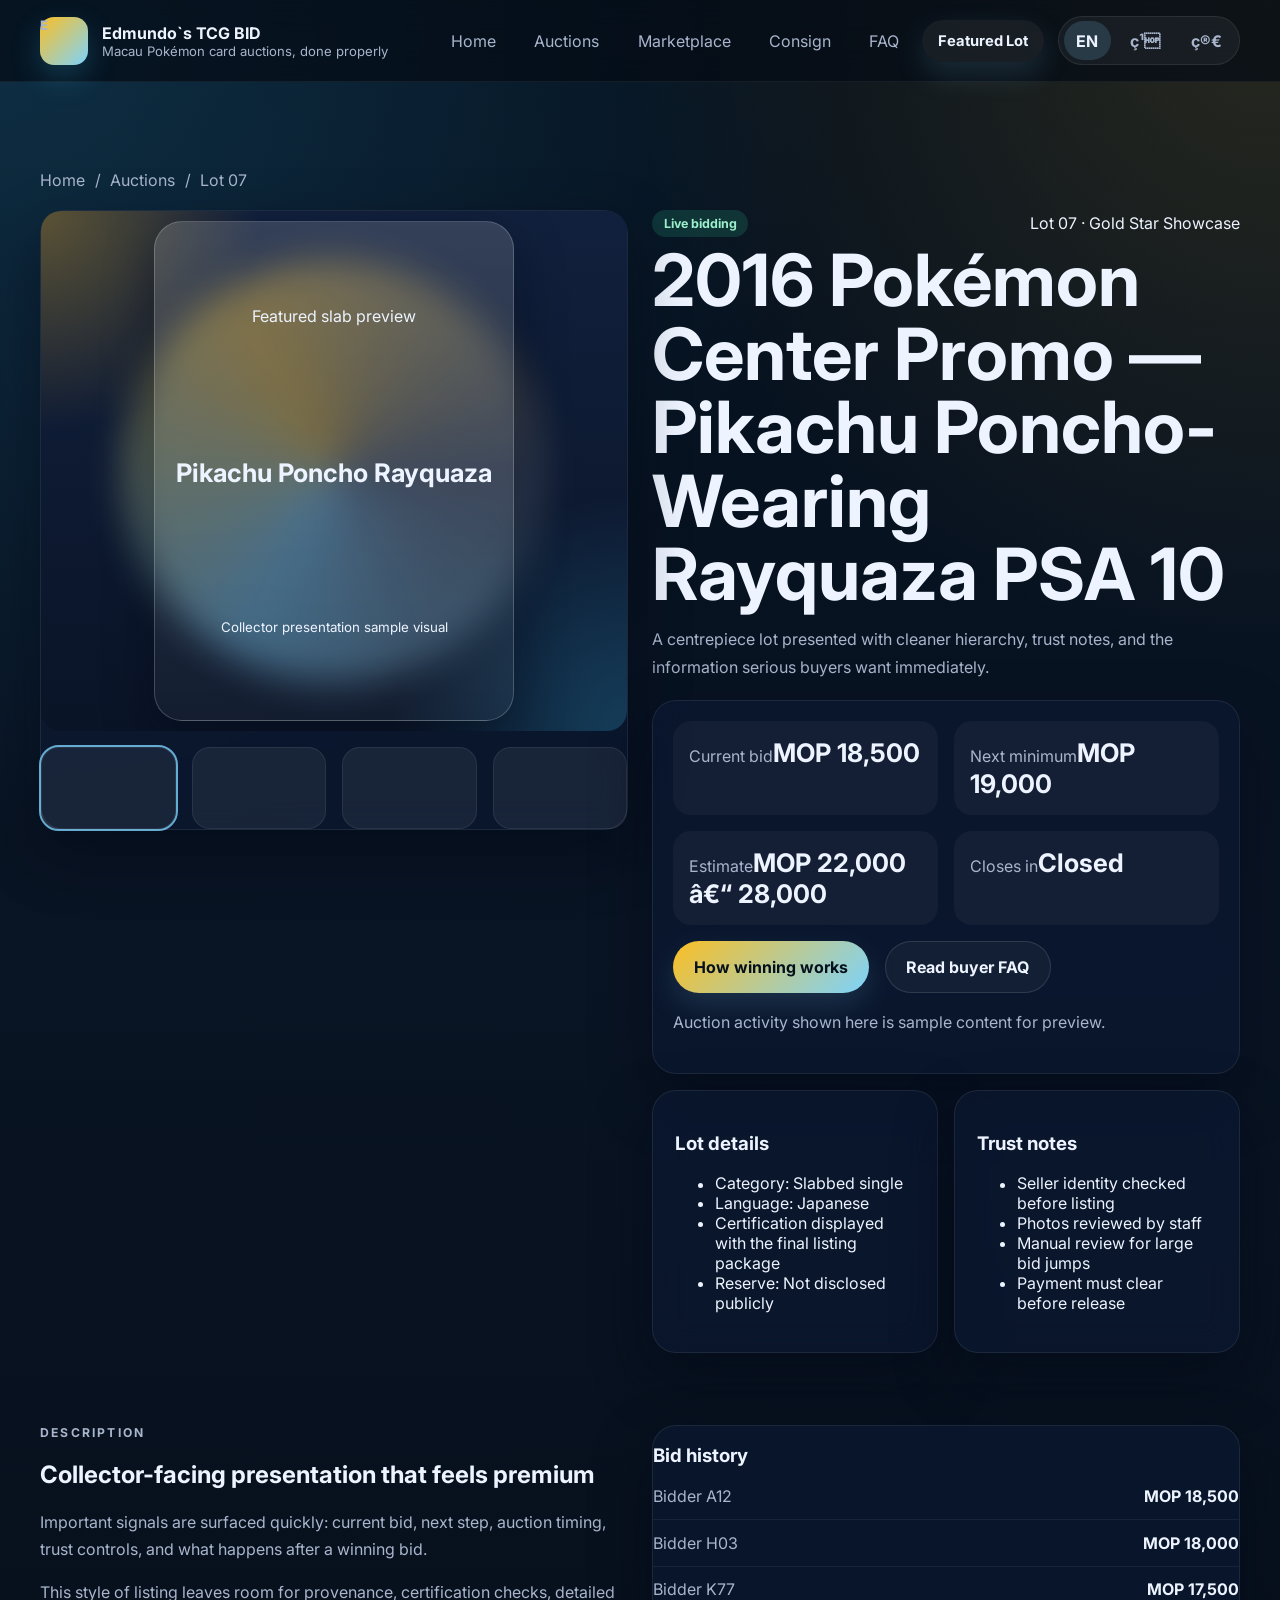
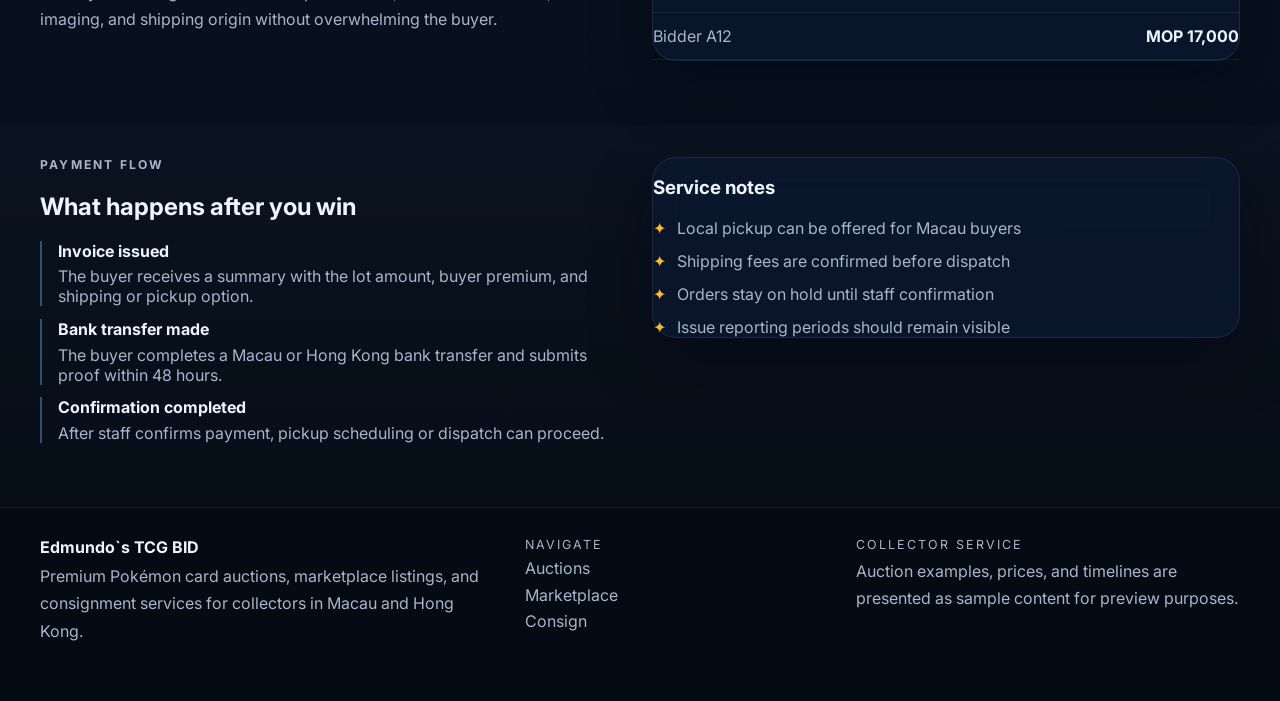
==== auction-detail.html @ 0633d5f9 "Fix language switcher interaction" ====
﻿<!DOCTYPE html>
<html lang="en">
<head>
  <meta charset="UTF-8" />
  <meta name="viewport" content="width=device-width, initial-scale=1.0" />
  <title>Lot Detail â€” Edmundo`s TCG BID</title>
  <meta name="description" content="Featured lot detail for a premium PokÃ©mon card auction at Edmundo`s TCG BID." />
  <link rel="preconnect" href="https://fonts.googleapis.com">
  <link rel="preconnect" href="https://fonts.gstatic.com" crossorigin>
  <link href="https://fonts.googleapis.com/css2?family=Inter:wght@400;500;600;700;800&display=swap" rel="stylesheet">
  <link rel="stylesheet" href="assets/css/styles.css" />
</head>
<body data-page="auction-detail">
  <div class="site-shell">
    <header class="site-header">
      <div class="container nav-wrap">
        <a class="brand" href="index.html"><span class="brand-mark">E</span><div><strong>Edmundo`s TCG BID</strong><span data-i18n="brand.tagline">Macau PokÃ©mon card auctions, done properly</span></div></a>
        <button class="nav-toggle" aria-label="Open menu" data-i18n-aria-label="nav.openMenu">â˜°</button>
        <div class="nav-actions">
          <nav class="site-nav">
            <a href="index.html" data-i18n="nav.home">Home</a>
            <a href="auctions.html" data-i18n="nav.auctions">Auctions</a>
            <a href="marketplace.html" data-i18n="nav.marketplace">Marketplace</a>
            <a href="consign.html" data-i18n="nav.consign">Consign</a>
            <a href="faq.html" data-i18n="nav.faq">FAQ</a>
            <a class="btn btn-sm active" href="auction-detail.html" data-i18n="nav.sampleLot">Featured Lot</a>
          </nav>
          <div class="lang-switcher" aria-label="Language switcher">
            <button type="button" class="lang-btn active" data-lang="en">EN</button>
            <button type="button" class="lang-btn" data-lang="zh-HK">ç¹</button>
            <button type="button" class="lang-btn" data-lang="zh-CN">ç®€</button>
          </div>
        </div>
      </div>
    </header>

    <main>
      <section class="page-hero detail-hero">
        <div class="container breadcrumbs"><a href="index.html" data-i18n="nav.home">Home</a><span>/</span><a href="auctions.html" data-i18n="nav.auctions">Auctions</a><span>/</span><span data-i18n="detail.breadcrumbLot">Lot 07</span></div>
        <div class="container detail-grid">
          <div class="lot-gallery glass-panel">
            <div class="mock-card-art">
              <div class="foil-circle"></div>
              <div class="mock-card-frame">
                <span data-i18n="detail.mock.label">Featured slab preview</span>
                <strong>Pikachu Poncho Rayquaza</strong>
                <small data-i18n="detail.mock.sub">Collector presentation sample visual</small>
              </div>
            </div>
            <div class="thumb-row">
              <span class="thumb active"></span>
              <span class="thumb"></span>
              <span class="thumb"></span>
              <span class="thumb"></span>
            </div>
          </div>

          <div class="lot-info">
            <div class="auction-meta"><span class="pill pill-live" data-i18n="detail.live">Live bidding</span><span data-i18n="detail.meta">Lot 07 Â· Gold Star Showcase</span></div>
            <h1 data-i18n="detail.title">2016 PokÃ©mon Center Promo â€” Pikachu Poncho-Wearing Rayquaza PSA 10</h1>
            <p class="lede small" data-i18n="detail.lede">A centrepiece lot presented with cleaner hierarchy, trust notes, and the information serious buyers want immediately.</p>

            <div class="bid-panel glass-panel">
              <div class="bid-grid">
                <div><span data-i18n="detail.bid.current">Current bid</span><strong>MOP 18,500</strong></div>
                <div><span data-i18n="detail.bid.next">Next minimum</span><strong>MOP 19,000</strong></div>
                <div><span data-i18n="detail.bid.estimate">Estimate</span><strong>MOP 22,000 â€“ 28,000</strong></div>
                <div><span data-i18n="common.closesIn">Closes in</span><strong data-countdown="2026-05-10T21:00:00+08:00">05d 11h 22m</strong></div>
              </div>
              <div class="cta-row">
                <a class="btn" href="#payment-flow" data-i18n="detail.cta.primary">How winning works</a>
                <a class="btn btn-ghost" href="faq.html" data-i18n="detail.cta.secondary">Read buyer FAQ</a>
              </div>
              <p class="fine-print" data-i18n="detail.fine">Auction activity shown here is sample content for preview.</p>
            </div>

            <div class="info-grid two-col">
              <article class="glass-panel info-card">
                <h3 data-i18n="detail.info.lotTitle">Lot details</h3>
                <ul>
                  <li data-i18n="detail.info.1">Category: Slabbed single</li>
                  <li data-i18n="detail.info.2">Language: Japanese</li>
                  <li data-i18n="detail.info.3">Certification displayed with the final listing package</li>
                  <li data-i18n="detail.info.4">Reserve: Not disclosed publicly</li>
                </ul>
              </article>
              <article class="glass-panel info-card">
                <h3 data-i18n="detail.info.trustTitle">Trust notes</h3>
                <ul>
                  <li data-i18n="detail.trust.1">Seller identity checked before listing</li>
                  <li data-i18n="detail.trust.2">Photos reviewed by staff</li>
                  <li data-i18n="detail.trust.3">Manual review for large bid jumps</li>
                  <li data-i18n="detail.trust.4">Payment must clear before release</li>
                </ul>
              </article>
            </div>
          </div>
        </div>
      </section>

      <section class="section">
        <div class="container split-grid">
          <div>
            <div class="eyebrow" data-i18n="detail.desc.eyebrow">Description</div>
            <h2 data-i18n="detail.desc.title">Collector-facing presentation that feels premium</h2>
            <p data-i18n="detail.desc.text1">Important signals are surfaced quickly: current bid, next step, auction timing, trust controls, and what happens after a winning bid.</p>
            <p data-i18n="detail.desc.text2">This style of listing leaves room for provenance, certification checks, detailed imaging, and shipping origin without overwhelming the buyer.</p>
          </div>
          <aside class="glass-panel">
            <h3 data-i18n="detail.history.title">Bid history</h3>
            <ul class="history-list">
              <li><span data-i18n="detail.history.1name">Bidder A12</span><strong>MOP 18,500</strong></li>
              <li><span data-i18n="detail.history.2name">Bidder H03</span><strong>MOP 18,000</strong></li>
              <li><span data-i18n="detail.history.3name">Bidder K77</span><strong>MOP 17,500</strong></li>
              <li><span data-i18n="detail.history.4name">Bidder A12</span><strong>MOP 17,000</strong></li>
            </ul>
          </aside>
        </div>
      </section>

      <section class="section section-dark" id="payment-flow">
        <div class="container split-grid">
          <div>
            <div class="eyebrow" data-i18n="detail.payment.eyebrow">Payment flow</div>
            <h2 data-i18n="detail.payment.title">What happens after you win</h2>
            <div class="timeline">
              <div class="timeline-item"><strong data-i18n="detail.payment.1title">Invoice issued</strong><span data-i18n="detail.payment.1text">The buyer receives a summary with the lot amount, buyer premium, and shipping or pickup option.</span></div>
              <div class="timeline-item"><strong data-i18n="detail.payment.2title">Bank transfer made</strong><span data-i18n="detail.payment.2text">The buyer completes a Macau or Hong Kong bank transfer and submits proof within 48 hours.</span></div>
              <div class="timeline-item"><strong data-i18n="detail.payment.3title">Confirmation completed</strong><span data-i18n="detail.payment.3text">After staff confirms payment, pickup scheduling or dispatch can proceed.</span></div>
            </div>
          </div>
          <aside class="glass-panel">
            <h3 data-i18n="detail.ops.title">Service notes</h3>
            <ul class="check-list">
              <li data-i18n="detail.ops.1">Local pickup can be offered for Macau buyers</li>
              <li data-i18n="detail.ops.2">Shipping fees are confirmed before dispatch</li>
              <li data-i18n="detail.ops.3">Orders stay on hold until staff confirmation</li>
              <li data-i18n="detail.ops.4">Issue reporting periods should remain visible</li>
            </ul>
          </aside>
        </div>
      </section>
    </main>

    <footer class="site-footer">
      <div class="container footer-grid">
        <div><strong>Edmundo`s TCG BID</strong><p data-i18n="footer.blurb">Premium PokÃ©mon card auctions, marketplace listings, and consignment services for collectors in Macau and Hong Kong.</p></div>
        <div><span class="footer-label" data-i18n="footer.navigate">Navigate</span><a href="auctions.html" data-i18n="nav.auctions">Auctions</a><a href="marketplace.html" data-i18n="nav.marketplace">Marketplace</a><a href="consign.html" data-i18n="nav.consign">Consign</a></div>
        <div><span class="footer-label" data-i18n="footer.serviceTitle">Collector service</span><p data-i18n="footer.serviceText">Auction examples, prices, and timelines are presented as sample content for preview purposes.</p></div>
      </div>
    </footer>
  </div>
  <script src="assets/js/app.js"></script>
</body>
</html>
---- assets/css/styles.css ----
:root {
  --bg: #07111f;
  --bg-soft: #0d1830;
  --panel: rgba(12, 24, 49, 0.72);
  --panel-border: rgba(255, 255, 255, 0.08);
  --text: #edf4ff;
  --muted: #a8b5cc;
  --brand: #7dd3fc;
  --brand-strong: #38bdf8;
  --accent: #fbbf24;
  --success: #34d399;
  --danger: #fb7185;
  --shadow: 0 24px 60px rgba(1, 6, 20, 0.45);
  --radius: 24px;
  --radius-sm: 16px;
  --container: 1200px;
}

* { box-sizing: border-box; }
html { scroll-behavior: smooth; }
body {
  margin: 0;
  font-family: 'Inter', system-ui, sans-serif;
  color: var(--text);
  background:
    radial-gradient(circle at top left, rgba(56, 189, 248, 0.18), transparent 32%),
    radial-gradient(circle at top right, rgba(251, 191, 36, 0.14), transparent 25%),
    linear-gradient(180deg, #05101d 0%, #091424 42%, #050c15 100%);
}

a { color: inherit; text-decoration: none; }
p { color: var(--muted); line-height: 1.7; }
h1, h2, h3, strong { color: var(--text); }

.site-shell { min-height: 100vh; }
.container { width: min(calc(100% - 2rem), var(--container)); margin: 0 auto; }
.glass-panel {
  background: var(--panel);
  backdrop-filter: blur(16px);
  border: 1px solid var(--panel-border);
  box-shadow: var(--shadow);
  border-radius: var(--radius);
}

.site-header {
  position: sticky;
  top: 0;
  z-index: 50;
  background: rgba(5, 12, 21, 0.72);
  backdrop-filter: blur(16px);
  border-bottom: 1px solid rgba(255,255,255,0.06);
}

.nav-wrap {
  display: flex;
  align-items: center;
  justify-content: space-between;
  gap: 1rem;
  padding: 1rem 0;
}

.brand {
  display: flex;
  align-items: center;
  gap: 0.9rem;
  min-width: 0;
}
.brand strong, .brand span { display: block; }
.brand strong { font-size: 1rem; }
.brand span { color: var(--muted); font-size: 0.82rem; }
.brand-mark {
  width: 48px;
  height: 48px;
  border-radius: 14px;
  display: grid;
  place-items: center;
  font-weight: 800;
  background: linear-gradient(135deg, var(--accent), var(--brand));
  color: #08111f;
  box-shadow: 0 12px 30px rgba(56, 189, 248, 0.22);
}

.nav-actions {
  display: flex;
  align-items: center;
  gap: 0.9rem;
}

.site-nav {
  display: flex;
  align-items: center;
  gap: 0.4rem;
  flex-wrap: wrap;
}

.site-nav a {
  padding: 0.75rem 1rem;
  color: var(--muted);
  border-radius: 999px;
  transition: 0.2s ease;
}
.site-nav a:hover,
.site-nav a.active {
  color: var(--text);
  background: rgba(255,255,255,0.06);
}

.lang-switcher {
  display: inline-flex;
  align-items: center;
  gap: 0.35rem;
  padding: 0.28rem;
  border-radius: 999px;
  background: rgba(255,255,255,0.05);
  border: 1px solid rgba(255,255,255,0.08);
}

.lang-btn {
  min-width: 44px;
  padding: 0.58rem 0.8rem;
  border-radius: 999px;
  border: none;
  background: transparent;
  color: var(--muted);
  cursor: pointer;
  font: inherit;
  font-weight: 700;
  transition: 0.2s ease;
}

.lang-btn:hover,
.lang-btn.active {
  background: rgba(125, 211, 252, 0.16);
  color: var(--text);
}

.nav-toggle {
  display: none;
  background: transparent;
  border: 1px solid rgba(255,255,255,0.12);
  color: var(--text);
  border-radius: 12px;
  padding: 0.7rem 0.9rem;
}

.btn {
  display: inline-flex;
  align-items: center;
  justify-content: center;
  gap: 0.5rem;
  padding: 0.95rem 1.3rem;
  border-radius: 999px;
  font-weight: 700;
  background: linear-gradient(135deg, var(--accent), var(--brand));
  color: #05101d;
  border: none;
  cursor: pointer;
  transition: transform 0.2s ease, box-shadow 0.2s ease;
  box-shadow: 0 12px 30px rgba(125, 211, 252, 0.15);
}
.btn:hover { transform: translateY(-1px); }
.btn-ghost {
  background: rgba(255,255,255,0.04);
  color: var(--text);
  border: 1px solid rgba(255,255,255,0.12);
  box-shadow: none;
}
.btn-sm { padding: 0.7rem 1rem; font-size: 0.92rem; }
.btn-block { width: 100%; }
.text-link { color: var(--brand); font-weight: 600; }

.hero-section,
.page-hero { padding: 5.5rem 0 2.5rem; }
.hero-grid,
.detail-grid,
.split-grid,
.marketplace-layout,
.footer-grid,
.stats-grid,
.feature-grid,
.auction-cards {
  display: grid;
  gap: 1.5rem;
}
.hero-grid { grid-template-columns: 1.2fr 0.8fr; align-items: center; }
.detail-grid, .split-grid { grid-template-columns: 1fr 1fr; align-items: start; }
.marketplace-layout { grid-template-columns: 310px 1fr; }
.footer-grid { grid-template-columns: 1.2fr 0.8fr 1fr; }
.stats-grid { grid-template-columns: repeat(4, 1fr); }
.feature-grid, .auction-cards, .market-grid { grid-template-columns: repeat(3, 1fr); }

.hero-copy h1,
.page-hero h1 { font-size: clamp(2.3rem, 6vw, 4.5rem); line-height: 1.02; margin: 0.4rem 0 1rem; }
.page-hero h1 { max-width: 14ch; }
.hero-copy .lede { max-width: 58ch; font-size: 1.08rem; }
.hero-actions { display: flex; gap: 0.9rem; flex-wrap: wrap; margin: 1.6rem 0; }
.hero-points { padding: 0; list-style: none; display: grid; gap: 0.7rem; }
.hero-points li::before, .check-list li::before { content: '✦'; color: var(--accent); margin-right: 0.65rem; }
.hero-card, .feature-card, .auction-card, .stat-card, .product-card, .info-card, .faq-item, .auction-row, .filter-bar, .results-head, .form-panel, .sidebar-filters { padding: 1.4rem; }
.hero-card h2 { margin: 0.4rem 0; font-size: 1.8rem; }
.hero-card-top, .auction-card-head, .auction-meta, .results-head, .sort-row, .bid-grid, .price-band, .thumb-row, .cta-row { display: flex; gap: 1rem; }
.hero-card-top, .auction-card-head, .auction-meta, .results-head, .sort-row { justify-content: space-between; align-items: center; }
.countdown-box, .price-band, .bid-panel { margin-top: 1.2rem; }
.countdown-box strong, .auction-row-side strong, .bid-grid strong { font-size: 1.6rem; }
.price-band { display: grid; grid-template-columns: 1fr 1fr; gap: 1rem; }
.price-band span, .bid-grid span, .footer-label, .eyebrow, .muted, .fine-print, .product-card small { color: var(--muted); }
.price-band strong, .stat-card strong, .product-card strong { display: block; margin-top: 0.3rem; }

.eyebrow {
  text-transform: uppercase;
  letter-spacing: 0.18em;
  font-size: 0.76rem;
  font-weight: 700;
}
.pill {
  display: inline-flex;
  align-items: center;
  justify-content: center;
  padding: 0.38rem 0.72rem;
  border-radius: 999px;
  background: rgba(255,255,255,0.08);
  font-size: 0.78rem;
  font-weight: 700;
}
.pill-live { background: rgba(52, 211, 153, 0.16); color: #9df0cc; }

.section { padding: 2rem 0 4rem; }
.section-dark { background: linear-gradient(180deg, rgba(255,255,255,0.015), rgba(255,255,255,0)); }
.tight-top { padding-top: 0.5rem; }
.section-head { display: flex; justify-content: space-between; gap: 1rem; align-items: end; margin-bottom: 1.4rem; }
.section-head h2 { margin: 0.2rem 0 0; font-size: 2rem; }

.stat-card strong { font-size: 2rem; }
.auction-card ul, .check-list, .timeline, .history-list, .auction-tags { padding: 0; margin: 1rem 0 0; list-style: none; }
.auction-card ul, .check-list, .timeline, .history-list { display: grid; gap: 0.8rem; }
.auction-card li, .check-list li, .timeline-item span, .history-list span, .auction-tags span, .auction-row-side span, .breadcrumbs span, .breadcrumbs a { color: var(--muted); }
.timeline-item { display: grid; gap: 0.35rem; padding-left: 1rem; border-left: 2px solid rgba(125, 211, 252, 0.35); }

.auction-list { display: grid; gap: 1rem; }
.auction-row {
  display: grid;
  grid-template-columns: 1fr 260px;
  gap: 1.4rem;
  align-items: center;
}
.auction-row h2 { margin: 0.55rem 0; font-size: 1.5rem; }
.auction-tags { display: flex; flex-wrap: wrap; gap: 0.6rem; }
.auction-tags span {
  padding: 0.45rem 0.7rem;
  background: rgba(255,255,255,0.04);
  border-radius: 999px;
}
.auction-row-side { text-align: right; display: grid; gap: 0.7rem; justify-items: end; }
.filter-bar { display: flex; justify-content: space-between; align-items: center; }
.filter-pills { display: flex; flex-wrap: wrap; gap: 0.7rem; }
.filter-chip {
  background: rgba(255,255,255,0.04);
  color: var(--text);
  border: 1px solid rgba(255,255,255,0.1);
  padding: 0.72rem 1rem;
  border-radius: 999px;
  cursor: pointer;
}
.filter-chip.active { background: rgba(125, 211, 252, 0.15); border-color: rgba(125, 211, 252, 0.36); }

.mock-card-art {
  min-height: 520px;
  border-radius: 20px;
  position: relative;
  overflow: hidden;
  background:
    radial-gradient(circle at top left, rgba(251, 191, 36, 0.32), transparent 28%),
    radial-gradient(circle at bottom right, rgba(56, 189, 248, 0.25), transparent 30%),
    linear-gradient(180deg, #11203d, #0a1427);
  display: grid;
  place-items: center;
}
.foil-circle {
  position: absolute;
  width: 420px;
  height: 420px;
  border-radius: 50%;
  background: conic-gradient(from 90deg, rgba(255,255,255,0.12), rgba(125,211,252,0.4), rgba(251,191,36,0.4), rgba(255,255,255,0.12));
  filter: blur(18px);
}
.mock-card-frame {
  position: relative;
  width: min(78%, 360px);
  aspect-ratio: 0.72;
  border-radius: 28px;
  background: linear-gradient(180deg, rgba(255,255,255,0.15), rgba(255,255,255,0.04));
  border: 1px solid rgba(255,255,255,0.2);
  display: grid;
  place-items: center;
  text-align: center;
  padding: 1.2rem;
  box-shadow: 0 20px 50px rgba(3,8,20,0.4);
}
.mock-card-frame strong { font-size: 1.6rem; }
.thumb-row { margin-top: 1rem; }
.thumb { flex: 1; height: 82px; border-radius: 18px; background: rgba(255,255,255,0.06); border: 1px solid rgba(255,255,255,0.08); }
.thumb.active { outline: 2px solid rgba(125, 211, 252, 0.8); }
.bid-panel { padding: 1.25rem; }
.bid-grid { flex-wrap: wrap; }
.bid-grid > div {
  flex: 1 1 180px;
  background: rgba(255,255,255,0.04);
  border-radius: 18px;
  padding: 1rem;
}
.cta-row { flex-wrap: wrap; margin-top: 1rem; }
.info-grid.two-col { display: grid; grid-template-columns: 1fr 1fr; gap: 1rem; margin-top: 1rem; }
.breadcrumbs { display: flex; gap: 0.6rem; align-items: center; margin-bottom: 1.2rem; }

.marketplace-layout .market-grid { margin-top: 1rem; }
.product-card { min-height: 220px; display: grid; gap: 0.7rem; }
.product-card h3 { margin: 0; }
.sidebar-filters, .faq-side { position: sticky; top: 96px; }
.input-label { display: grid; gap: 0.45rem; font-size: 0.92rem; color: var(--text); margin-bottom: 1rem; }
input, select, textarea {
  width: 100%;
  padding: 0.95rem 1rem;
  border-radius: 14px;
  border: 1px solid rgba(255,255,255,0.12);
  background: rgba(255,255,255,0.04);
  color: var(--text);
  font: inherit;
}
textarea { min-height: 140px; resize: vertical; }
.form-grid { display: grid; grid-template-columns: 1fr 1fr; gap: 1rem; }
.form-grid .full { grid-column: 1 / -1; }
.faq-layout { grid-template-columns: 1.2fr 0.8fr; }
.small-timeline .timeline-item { padding-left: 0.8rem; }
.history-list li {
  display: flex;
  justify-content: space-between;
  gap: 1rem;
  padding-bottom: 0.8rem;
  border-bottom: 1px solid rgba(255,255,255,0.06);
}

.site-footer {
  border-top: 1px solid rgba(255,255,255,0.06);
  padding: 1.8rem 0 2.5rem;
  background: rgba(4, 10, 18, 0.6);
}
.site-footer a, .site-footer p { display: block; margin-top: 0.4rem; color: var(--muted); }
.footer-label { display: block; font-size: 0.78rem; text-transform: uppercase; letter-spacing: 0.16em; }

.hidden { display: none !important; }

@media (max-width: 1180px) {
  .nav-actions {
    flex-direction: column;
    align-items: flex-end;
  }
}

@media (max-width: 1024px) {
  .hero-grid,
  .detail-grid,
  .split-grid,
  .marketplace-layout,
  .footer-grid,
  .stats-grid,
  .feature-grid,
  .auction-cards,
  .market-grid,
  .faq-layout,
  .info-grid.two-col,
  .auction-row,
  .form-grid {
    grid-template-columns: 1fr;
  }

  .auction-row-side { text-align: left; justify-items: start; }
  .sidebar-filters, .faq-side { position: static; }
}

@media (max-width: 860px) {
  .nav-toggle { display: inline-flex; }
  .nav-actions {
    align-items: flex-end;
    margin-left: auto;
  }
  .site-nav {
    display: none;
    position: absolute;
    top: calc(100% + 0.6rem);
    right: 1rem;
    left: 1rem;
    background: rgba(7, 17, 31, 0.98);
    border: 1px solid rgba(255,255,255,0.08);
    border-radius: 20px;
    padding: 0.8rem;
    flex-direction: column;
    align-items: stretch;
  }
  .site-nav.open { display: flex; }
  .site-nav a { width: 100%; }
  .hero-section, .page-hero { padding-top: 4.5rem; }
}

@media (max-width: 640px) {
  .container { width: min(calc(100% - 1.1rem), var(--container)); }
  .hero-copy h1, .page-hero h1 { font-size: 2.4rem; }
  .section-head { align-items: start; flex-direction: column; }
  .price-band { grid-template-columns: 1fr; }
  .filter-bar, .results-head { flex-direction: column; align-items: start; }
  .mock-card-art { min-height: 380px; }
  .lang-switcher { width: 100%; justify-content: center; }
}
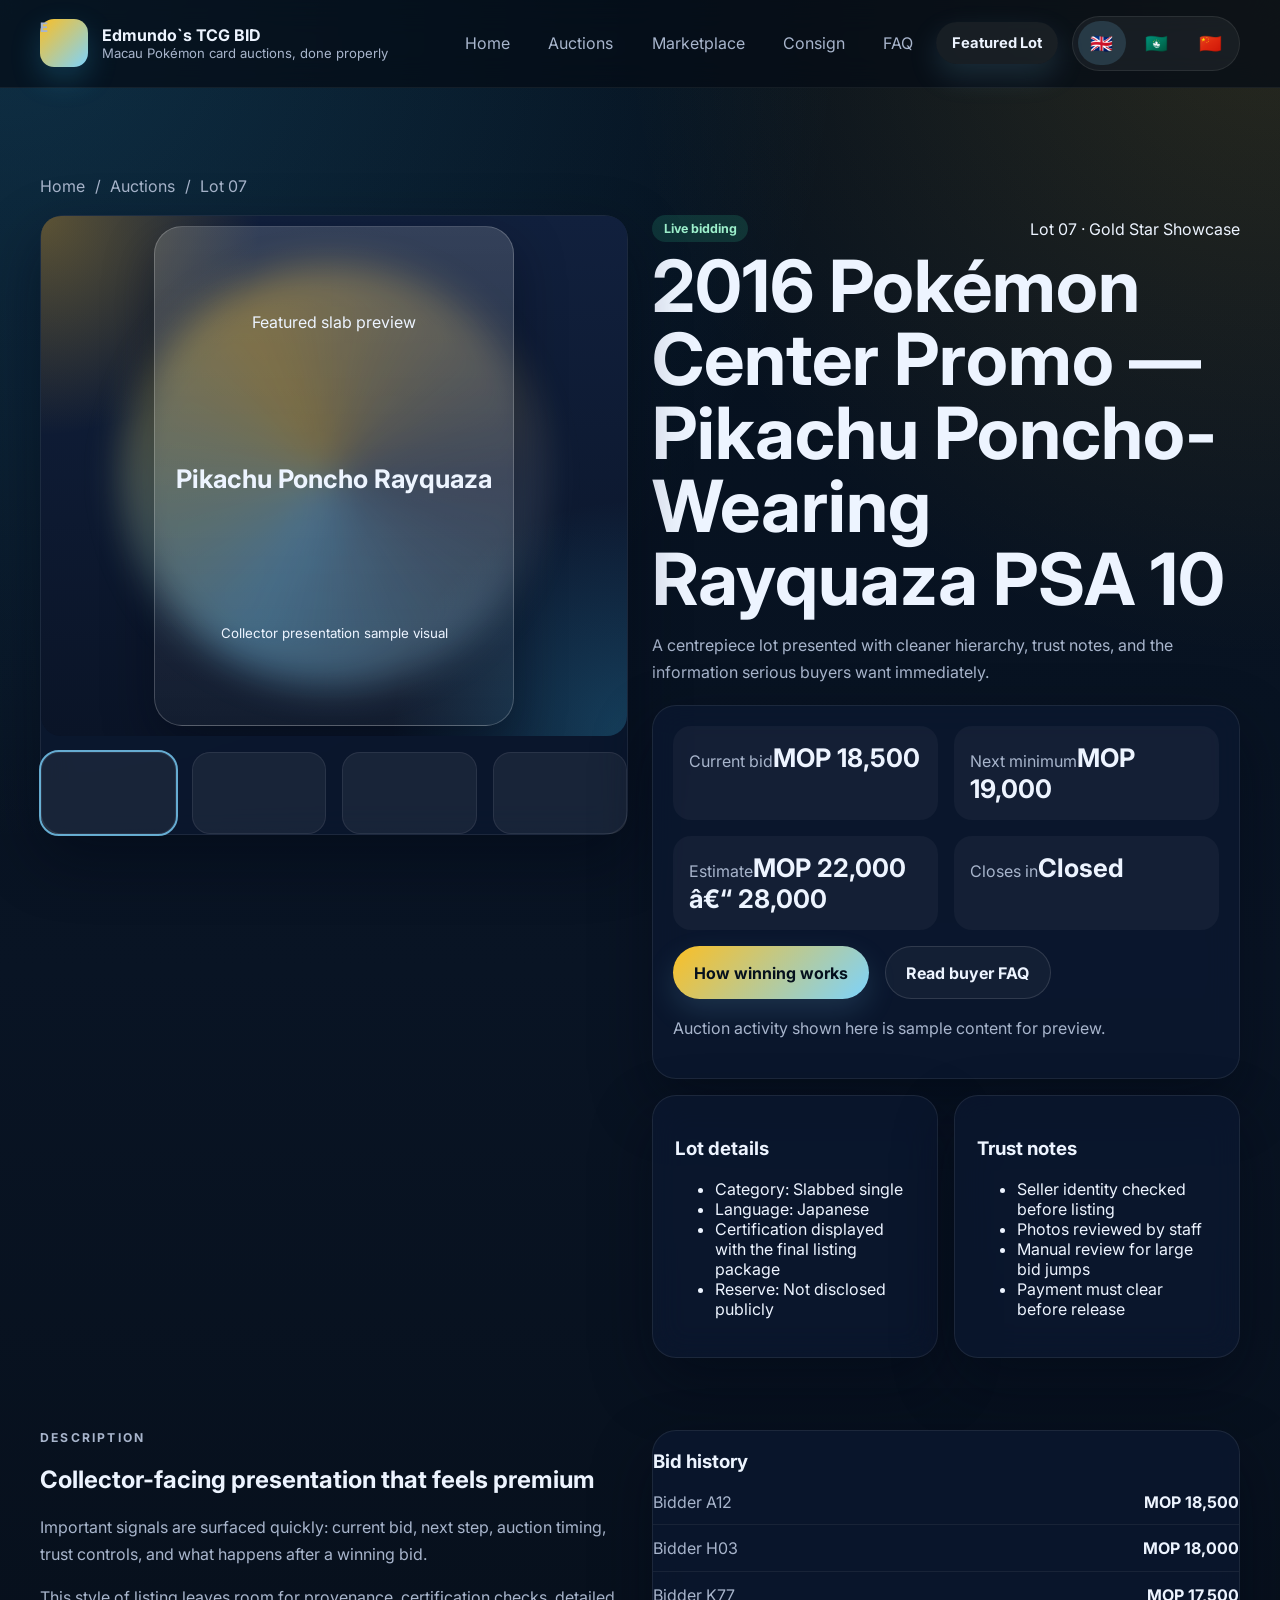
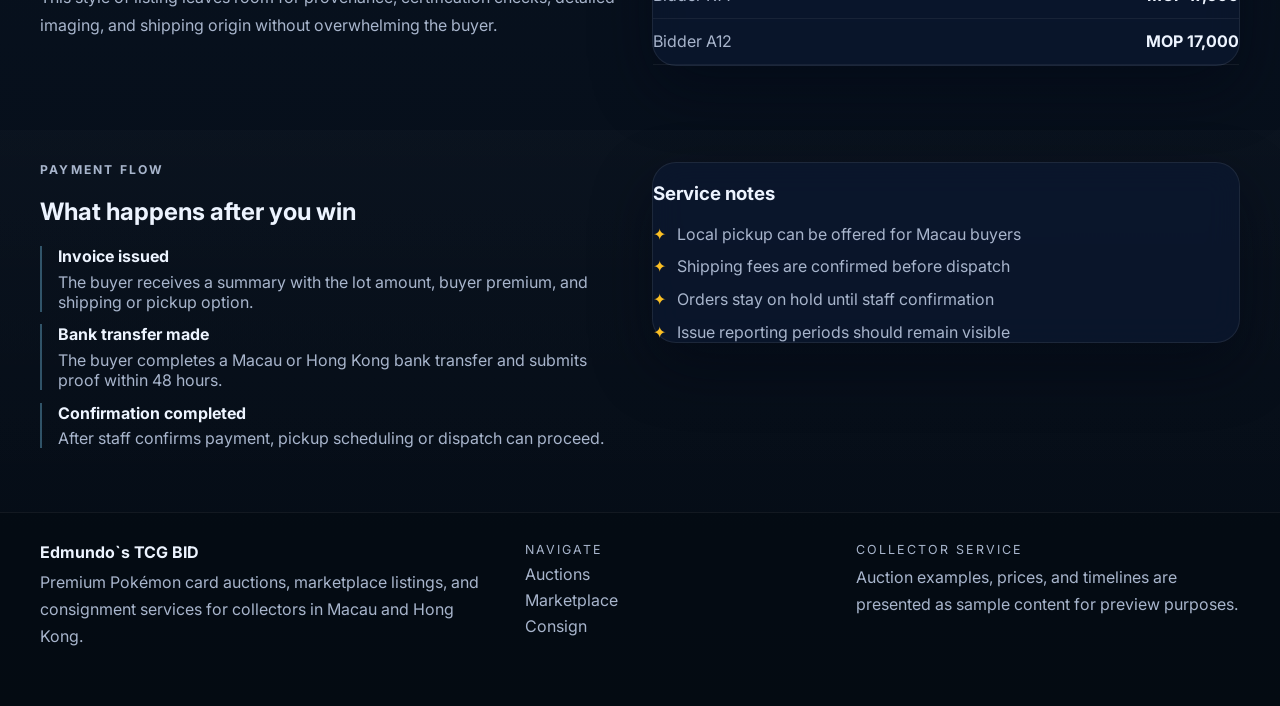
==== commit 6da27a7b: "Use flag icons for language switcher" ====
--- a/auction-detail.html
+++ b/auction-detail.html
@@ -26,9 +26,9 @@
             <a class="btn btn-sm active" href="auction-detail.html" data-i18n="nav.sampleLot">Featured Lot</a>
           </nav>
           <div class="lang-switcher" aria-label="Language switcher">
-            <button type="button" class="lang-btn active" data-lang="en">EN</button>
-            <button type="button" class="lang-btn" data-lang="zh-HK">ç¹</button>
-            <button type="button" class="lang-btn" data-lang="zh-CN">ç®€</button>
+            <button type="button" class="lang-btn active" data-lang="en" aria-label="English"><span class="flag-emoji" aria-hidden="true">🇬🇧</span></button>
+            <button type="button" class="lang-btn" data-lang="zh-HK" aria-label="Cantonese"><span class="flag-emoji" aria-hidden="true">🇲🇴</span></button>
+            <button type="button" class="lang-btn" data-lang="zh-CN" aria-label="Mandarin"><span class="flag-emoji" aria-hidden="true">🇨🇳</span></button>
           </div>
         </div>
       </div>
@@ -153,3 +153,4 @@
   <script src="assets/js/app.js"></script>
 </body>
 </html>
+
--- a/assets/css/styles.css
+++ b/assets/css/styles.css
@@ -117,6 +117,7 @@
 
 .lang-btn {
   min-width: 44px;
+  min-height: 44px;
   padding: 0.58rem 0.8rem;
   border-radius: 999px;
   border: none;
@@ -126,12 +127,20 @@
   font: inherit;
   font-weight: 700;
   transition: 0.2s ease;
+  display: inline-flex;
+  align-items: center;
+  justify-content: center;
 }
 
 .lang-btn:hover,
 .lang-btn.active {
   background: rgba(125, 211, 252, 0.16);
   color: var(--text);
+}
+
+.flag-emoji {
+  font-size: 1.15rem;
+  line-height: 1;
 }
 
 .nav-toggle {
@@ -378,10 +387,19 @@
 }
 
 @media (max-width: 860px) {
+  .nav-wrap {
+    flex-wrap: wrap;
+    align-items: center;
+  }
+  .brand {
+    width: 100%;
+  }
   .nav-toggle { display: inline-flex; }
   .nav-actions {
-    align-items: flex-end;
-    margin-left: auto;
+    width: 100%;
+    justify-content: space-between;
+    align-items: center;
+    margin-left: 0;
   }
   .site-nav {
     display: none;
@@ -395,6 +413,7 @@
     padding: 0.8rem;
     flex-direction: column;
     align-items: stretch;
+    box-shadow: var(--shadow);
   }
   .site-nav.open { display: flex; }
   .site-nav a { width: 100%; }
@@ -403,10 +422,44 @@
 
 @media (max-width: 640px) {
   .container { width: min(calc(100% - 1.1rem), var(--container)); }
+  .brand {
+    align-items: flex-start;
+  }
+  .brand strong {
+    font-size: 0.95rem;
+  }
+  .brand span {
+    font-size: 0.78rem;
+  }
   .hero-copy h1, .page-hero h1 { font-size: 2.4rem; }
   .section-head { align-items: start; flex-direction: column; }
+  .hero-actions {
+    flex-direction: column;
+  }
+  .hero-actions .btn,
+  .cta-row .btn {
+    width: 100%;
+  }
   .price-band { grid-template-columns: 1fr; }
   .filter-bar, .results-head { flex-direction: column; align-items: start; }
   .mock-card-art { min-height: 380px; }
-  .lang-switcher { width: 100%; justify-content: center; }
-}
+  .lang-switcher {
+    flex: 1;
+    min-width: 0;
+    justify-content: center;
+  }
+  .lang-btn {
+    min-width: 0;
+    flex: 1 1 0;
+    padding-inline: 0.6rem;
+  }
+  .hero-card, .feature-card, .auction-card, .stat-card, .product-card, .info-card, .faq-item, .auction-row, .filter-bar, .results-head, .form-panel, .sidebar-filters {
+    padding: 1.1rem;
+  }
+  .product-card {
+    min-height: 0;
+  }
+  .auction-row-side {
+    width: 100%;
+  }
+}
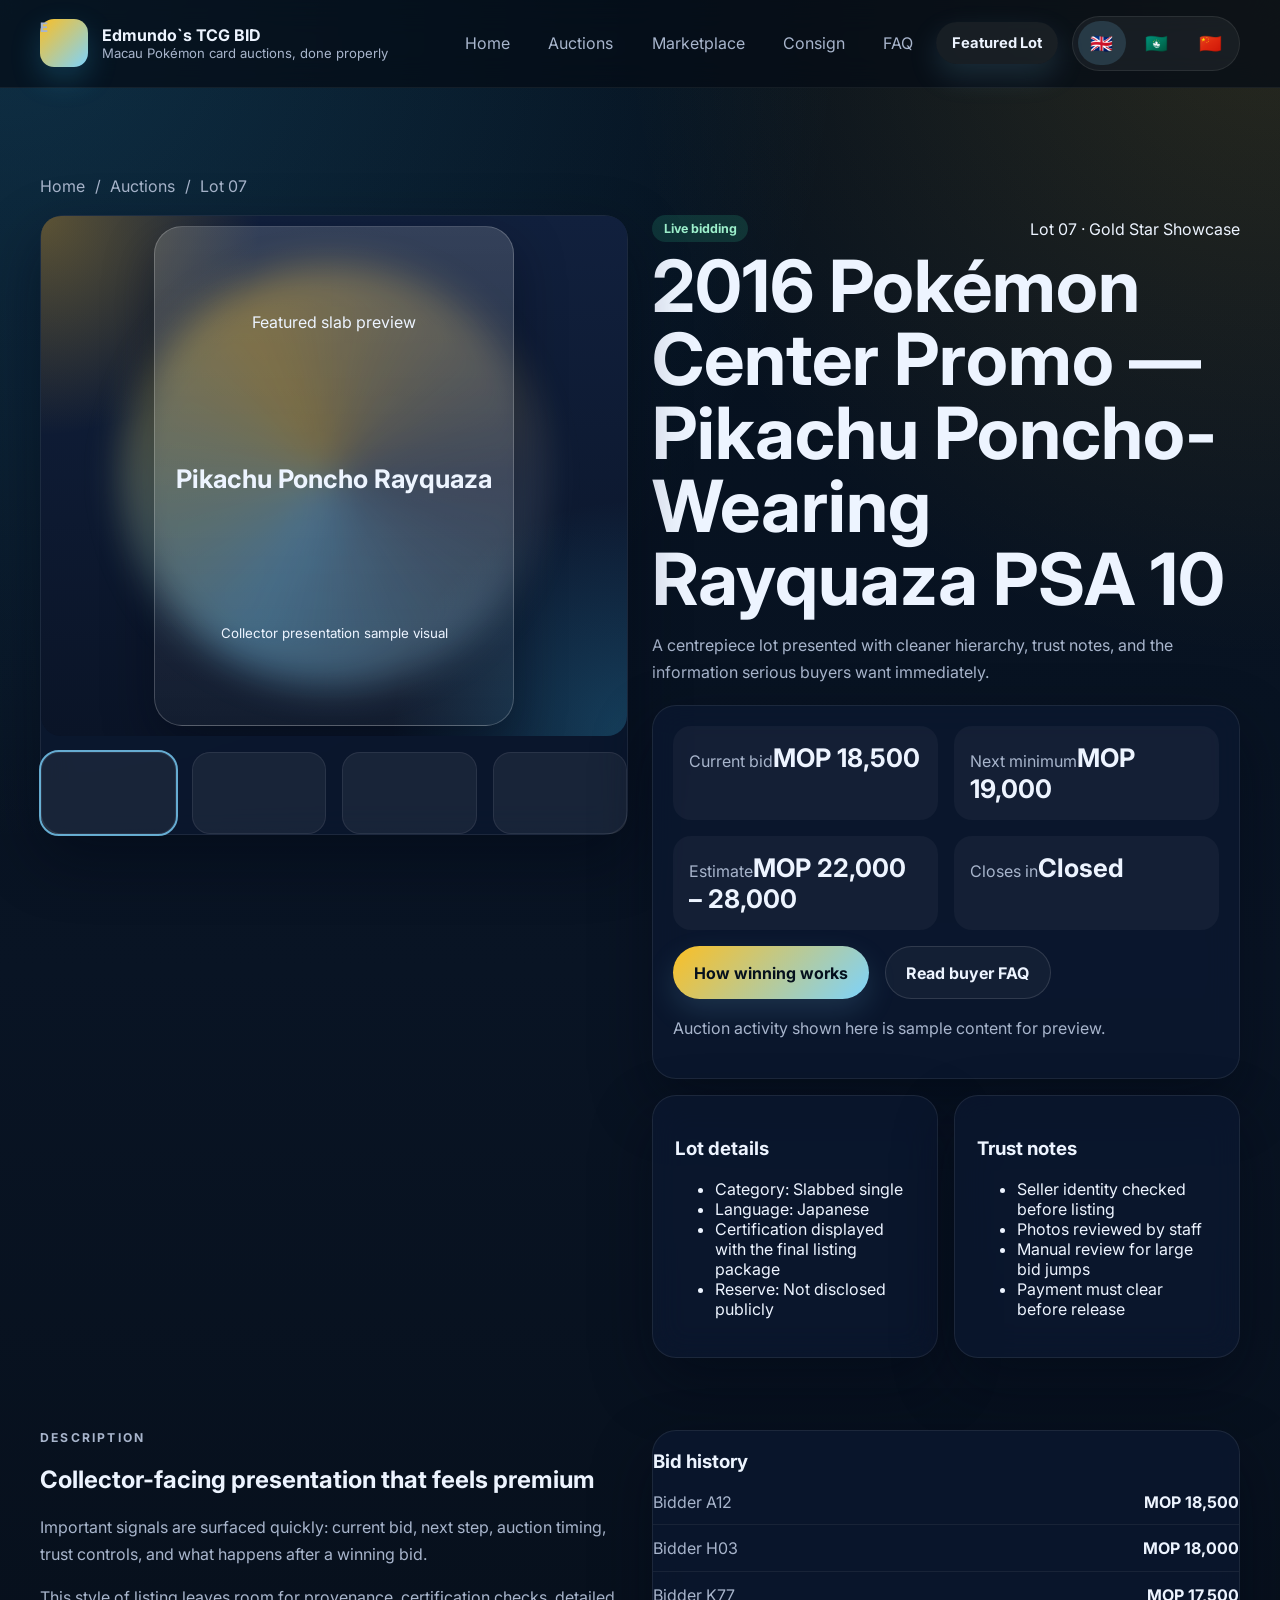
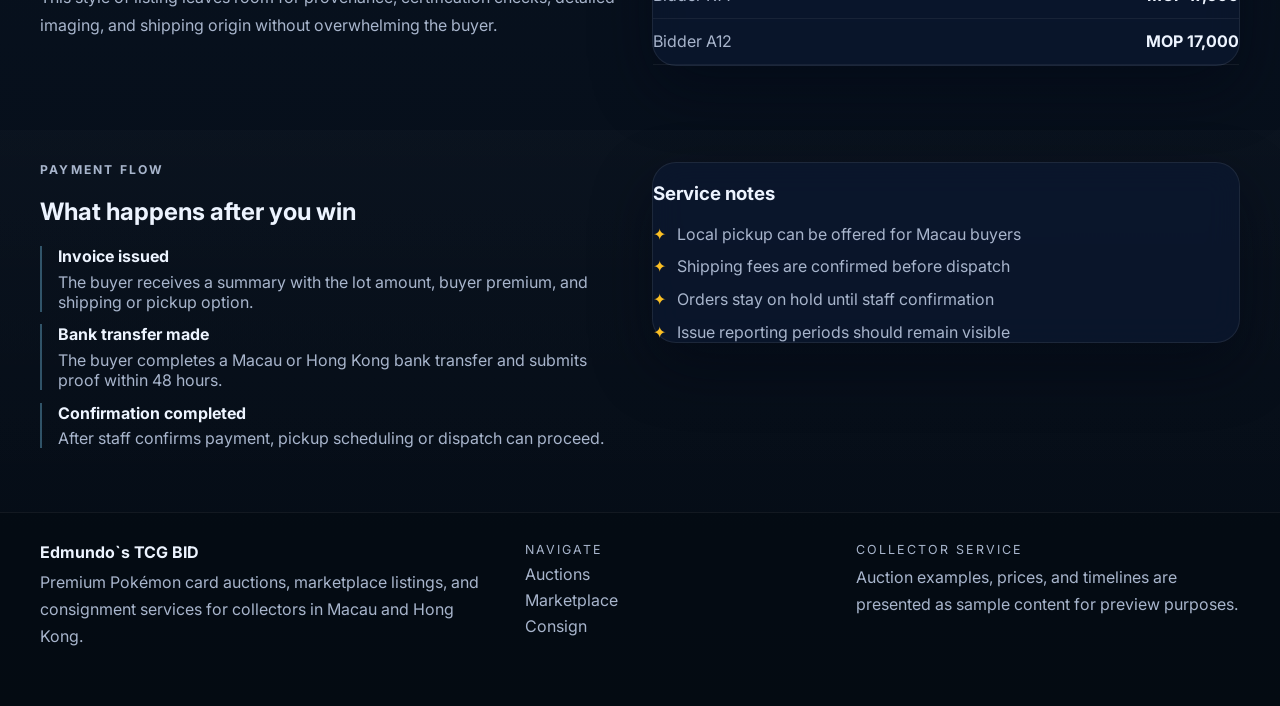
==== commit 8f16a810: "Fix mojibake in site copy and mobile menu icon" ====
--- a/auction-detail.html
+++ b/auction-detail.html
@@ -3,8 +3,8 @@
 <head>
   <meta charset="UTF-8" />
   <meta name="viewport" content="width=device-width, initial-scale=1.0" />
-  <title>Lot Detail â€” Edmundo`s TCG BID</title>
-  <meta name="description" content="Featured lot detail for a premium PokÃ©mon card auction at Edmundo`s TCG BID." />
+  <title>Lot Detail — Edmundo`s TCG BID</title>
+  <meta name="description" content="Featured lot detail for a premium Pokémon card auction at Edmundo`s TCG BID." />
   <link rel="preconnect" href="https://fonts.googleapis.com">
   <link rel="preconnect" href="https://fonts.gstatic.com" crossorigin>
   <link href="https://fonts.googleapis.com/css2?family=Inter:wght@400;500;600;700;800&display=swap" rel="stylesheet">
@@ -14,8 +14,8 @@
   <div class="site-shell">
     <header class="site-header">
       <div class="container nav-wrap">
-        <a class="brand" href="index.html"><span class="brand-mark">E</span><div><strong>Edmundo`s TCG BID</strong><span data-i18n="brand.tagline">Macau PokÃ©mon card auctions, done properly</span></div></a>
-        <button class="nav-toggle" aria-label="Open menu" data-i18n-aria-label="nav.openMenu">â˜°</button>
+        <a class="brand" href="index.html"><span class="brand-mark">E</span><div><strong>Edmundo`s TCG BID</strong><span data-i18n="brand.tagline">Macau Pokémon card auctions, done properly</span></div></a>
+        <button class="nav-toggle" aria-label="Open menu" data-i18n-aria-label="nav.openMenu">☰</button>
         <div class="nav-actions">
           <nav class="site-nav">
             <a href="index.html" data-i18n="nav.home">Home</a>
@@ -56,15 +56,15 @@
           </div>
 
           <div class="lot-info">
-            <div class="auction-meta"><span class="pill pill-live" data-i18n="detail.live">Live bidding</span><span data-i18n="detail.meta">Lot 07 Â· Gold Star Showcase</span></div>
-            <h1 data-i18n="detail.title">2016 PokÃ©mon Center Promo â€” Pikachu Poncho-Wearing Rayquaza PSA 10</h1>
+            <div class="auction-meta"><span class="pill pill-live" data-i18n="detail.live">Live bidding</span><span data-i18n="detail.meta">Lot 07 · Gold Star Showcase</span></div>
+            <h1 data-i18n="detail.title">2016 Pokémon Center Promo — Pikachu Poncho-Wearing Rayquaza PSA 10</h1>
             <p class="lede small" data-i18n="detail.lede">A centrepiece lot presented with cleaner hierarchy, trust notes, and the information serious buyers want immediately.</p>
 
             <div class="bid-panel glass-panel">
               <div class="bid-grid">
                 <div><span data-i18n="detail.bid.current">Current bid</span><strong>MOP 18,500</strong></div>
                 <div><span data-i18n="detail.bid.next">Next minimum</span><strong>MOP 19,000</strong></div>
-                <div><span data-i18n="detail.bid.estimate">Estimate</span><strong>MOP 22,000 â€“ 28,000</strong></div>
+                <div><span data-i18n="detail.bid.estimate">Estimate</span><strong>MOP 22,000 – 28,000</strong></div>
                 <div><span data-i18n="common.closesIn">Closes in</span><strong data-countdown="2026-05-10T21:00:00+08:00">05d 11h 22m</strong></div>
               </div>
               <div class="cta-row">
@@ -144,7 +144,7 @@
 
     <footer class="site-footer">
       <div class="container footer-grid">
-        <div><strong>Edmundo`s TCG BID</strong><p data-i18n="footer.blurb">Premium PokÃ©mon card auctions, marketplace listings, and consignment services for collectors in Macau and Hong Kong.</p></div>
+        <div><strong>Edmundo`s TCG BID</strong><p data-i18n="footer.blurb">Premium Pokémon card auctions, marketplace listings, and consignment services for collectors in Macau and Hong Kong.</p></div>
         <div><span class="footer-label" data-i18n="footer.navigate">Navigate</span><a href="auctions.html" data-i18n="nav.auctions">Auctions</a><a href="marketplace.html" data-i18n="nav.marketplace">Marketplace</a><a href="consign.html" data-i18n="nav.consign">Consign</a></div>
         <div><span class="footer-label" data-i18n="footer.serviceTitle">Collector service</span><p data-i18n="footer.serviceText">Auction examples, prices, and timelines are presented as sample content for preview purposes.</p></div>
       </div>
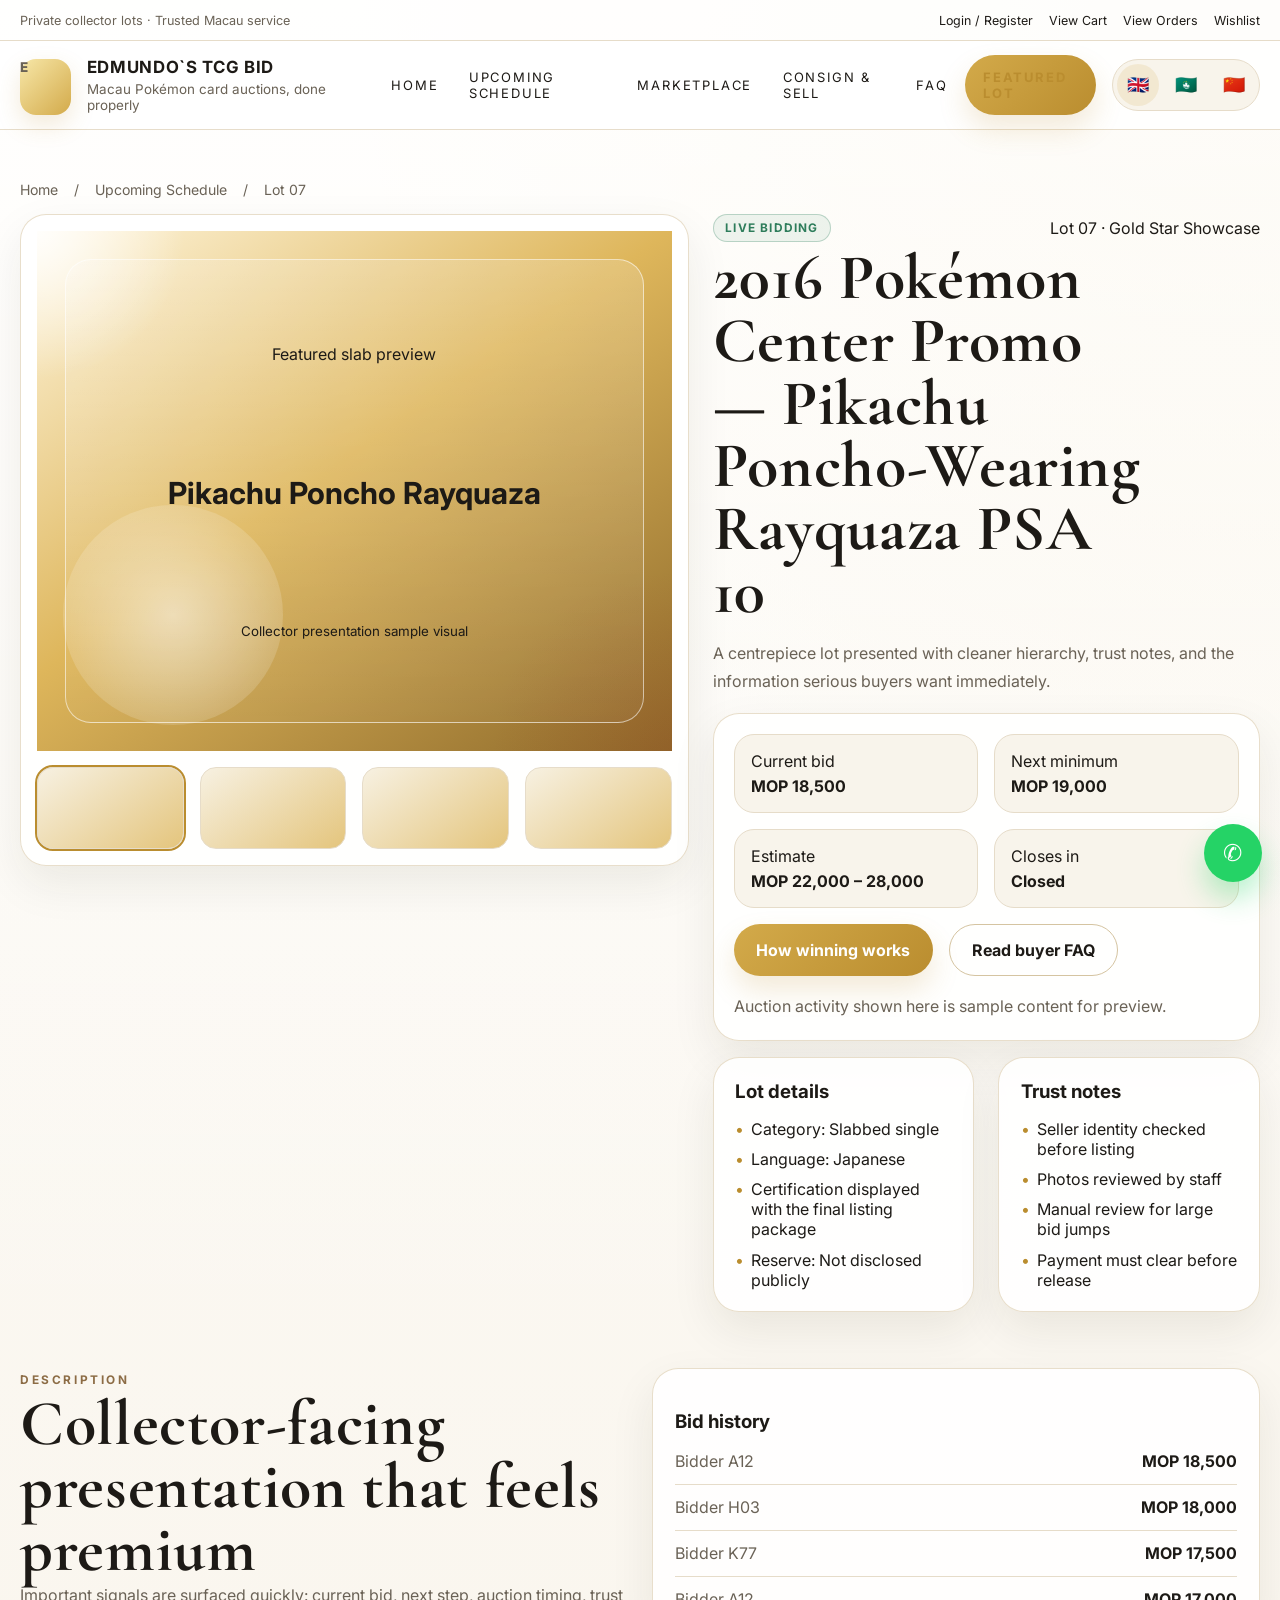
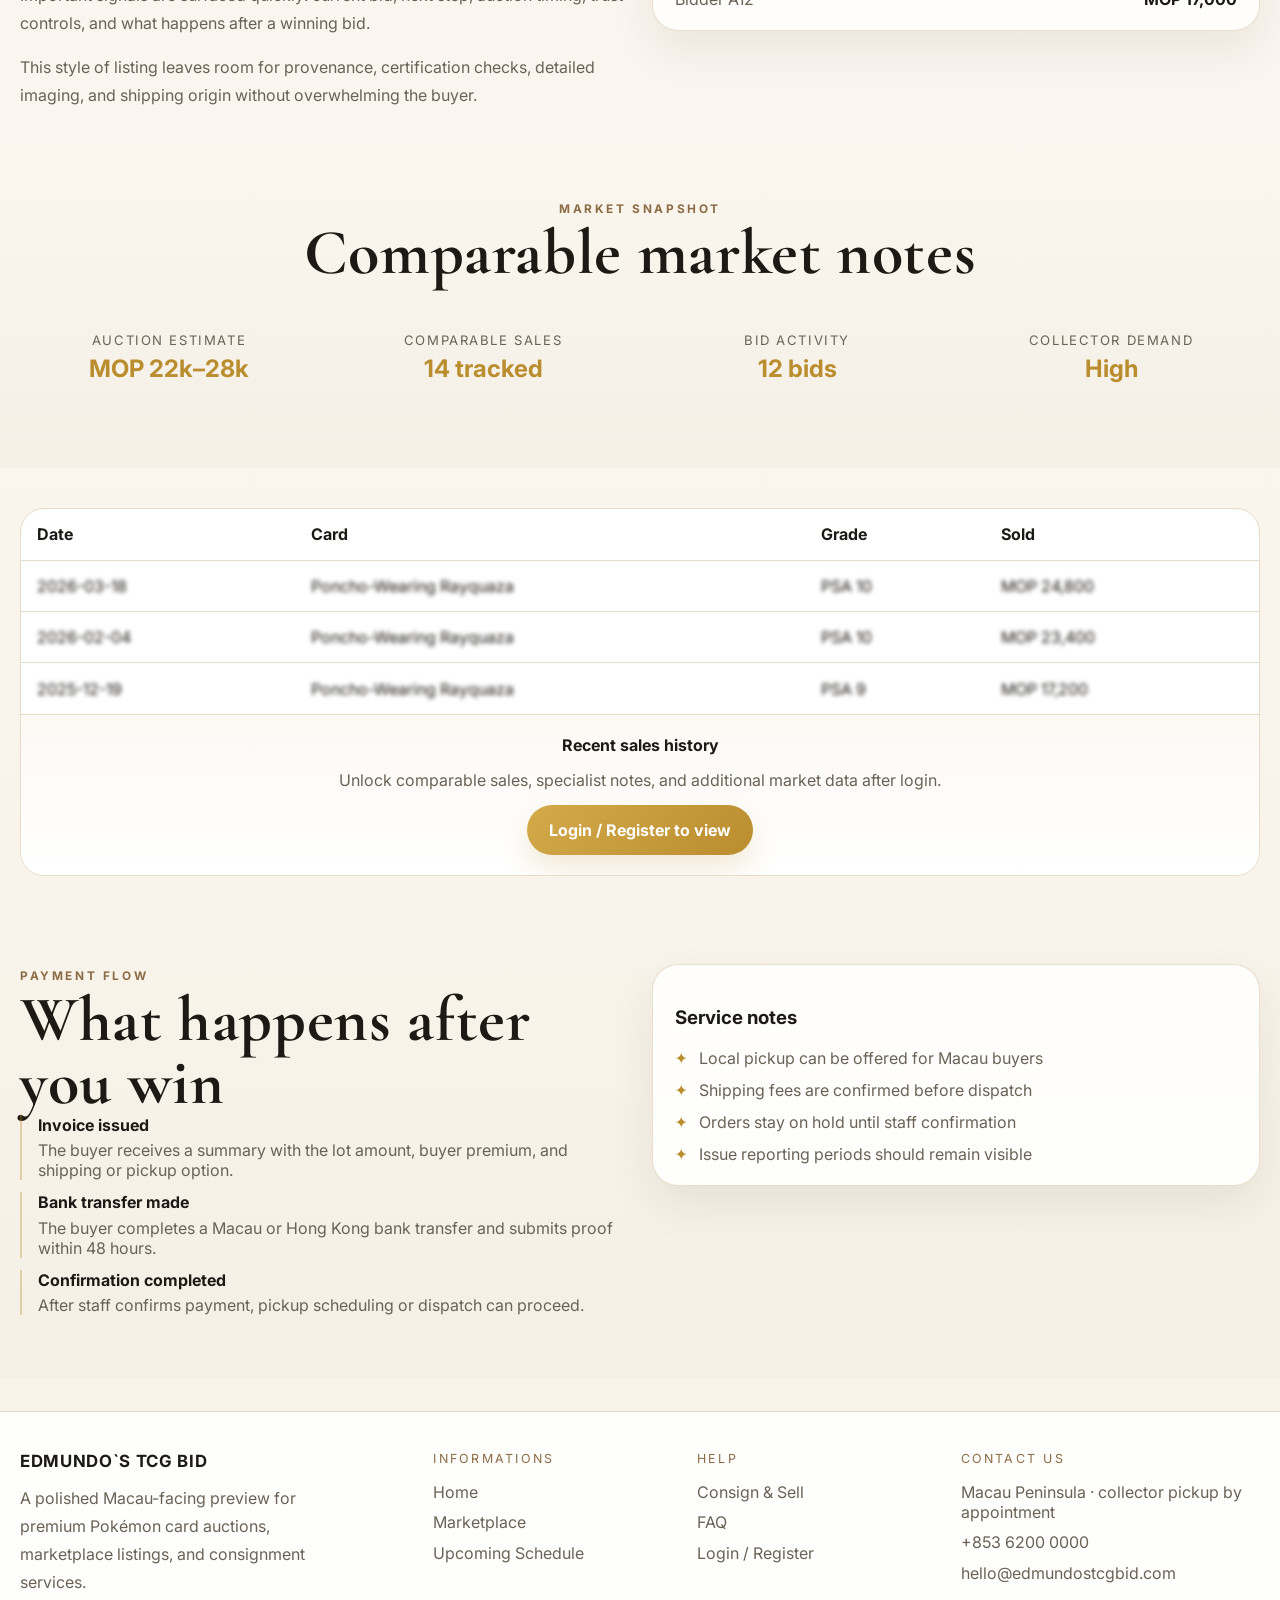
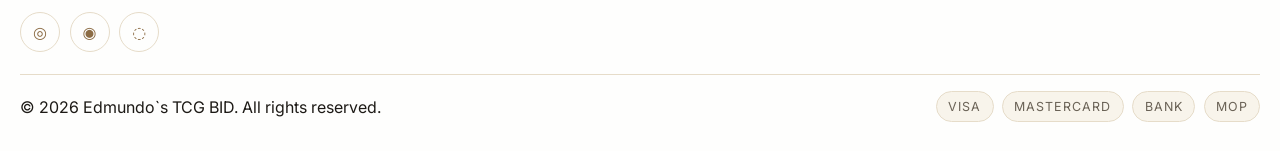
==== commit 4af1c4dd: "Restyle site to tcgbid-inspired white and gold layout" ====
--- a/auction-detail.html
+++ b/auction-detail.html
@@ -1,4 +1,4 @@
-﻿<!DOCTYPE html>
+<!DOCTYPE html>
 <html lang="en">
 <head>
   <meta charset="UTF-8" />
@@ -7,38 +7,73 @@
   <meta name="description" content="Featured lot detail for a premium Pokémon card auction at Edmundo`s TCG BID." />
   <link rel="preconnect" href="https://fonts.googleapis.com">
   <link rel="preconnect" href="https://fonts.gstatic.com" crossorigin>
-  <link href="https://fonts.googleapis.com/css2?family=Inter:wght@400;500;600;700;800&display=swap" rel="stylesheet">
+  <link href="https://fonts.googleapis.com/css2?family=Cormorant+Garamond:wght@500;600;700&family=Inter:wght@400;500;600;700;800&display=swap" rel="stylesheet">
   <link rel="stylesheet" href="assets/css/styles.css" />
 </head>
 <body data-page="auction-detail">
   <div class="site-shell">
+    <div class="utility-bar">
+      <div class="container utility-wrap">
+        <div class="utility-note" data-i18n="util.note">Private collector lots · Trusted Macau service</div>
+        <div class="utility-links">
+          <a href="login.html" data-i18n="util.login">Login / Register</a>
+          <a href="#" data-i18n="util.cart">View Cart</a>
+          <a href="#" data-i18n="util.orders">View Orders</a>
+          <a href="#" data-i18n="util.wishlist">Wishlist</a>
+        </div>
+      </div>
+    </div>
+
     <header class="site-header">
       <div class="container nav-wrap">
-        <a class="brand" href="index.html"><span class="brand-mark">E</span><div><strong>Edmundo`s TCG BID</strong><span data-i18n="brand.tagline">Macau Pokémon card auctions, done properly</span></div></a>
-        <button class="nav-toggle" aria-label="Open menu" data-i18n-aria-label="nav.openMenu">☰</button>
-        <div class="nav-actions">
+        <a class="brand" href="index.html">
+          <span class="brand-mark">E</span>
+          <div>
+            <strong>Edmundo`s TCG BID</strong>
+            <span data-i18n="brand.tagline">Macau Pokémon card auctions, done properly</span>
+          </div>
+        </a>
+
+        <div class="header-right">
           <nav class="site-nav">
+            <div class="mobile-drawer-extra"><div class="drawer-note" data-i18n="drawer.note">Explore</div></div>
             <a href="index.html" data-i18n="nav.home">Home</a>
-            <a href="auctions.html" data-i18n="nav.auctions">Auctions</a>
+            <a href="auctions.html" data-i18n="nav.auctions">Upcoming Schedule</a>
             <a href="marketplace.html" data-i18n="nav.marketplace">Marketplace</a>
-            <a href="consign.html" data-i18n="nav.consign">Consign</a>
+            <a href="consign.html" data-i18n="nav.consign">Consign & Sell</a>
             <a href="faq.html" data-i18n="nav.faq">FAQ</a>
-            <a class="btn btn-sm active" href="auction-detail.html" data-i18n="nav.sampleLot">Featured Lot</a>
+            <a class="btn btn-sm nav-cta active" href="auction-detail.html" data-i18n="nav.sampleLot">Featured Lot</a>
+            <div class="mobile-drawer-extra">
+              <div class="mobile-quick-links">
+                <a href="login.html" data-i18n="drawer.account">Login / Register</a>
+                <a href="#" data-i18n="drawer.cart">Cart</a>
+                <a href="#" data-i18n="drawer.wishlist">Wishlist</a>
+              </div>
+              <div class="lang-switcher mobile-lang" aria-label="Language switcher">
+                <button type="button" class="lang-btn active" data-lang="en" aria-label="English"><span class="flag-emoji" aria-hidden="true">🇬🇧</span></button>
+                <button type="button" class="lang-btn" data-lang="zh-HK" aria-label="Cantonese"><span class="flag-emoji" aria-hidden="true">🇲🇴</span></button>
+                <button type="button" class="lang-btn" data-lang="zh-CN" aria-label="Mandarin"><span class="flag-emoji" aria-hidden="true">🇨🇳</span></button>
+              </div>
+            </div>
           </nav>
-          <div class="lang-switcher" aria-label="Language switcher">
+
+          <div class="lang-switcher desktop-lang" aria-label="Language switcher">
             <button type="button" class="lang-btn active" data-lang="en" aria-label="English"><span class="flag-emoji" aria-hidden="true">🇬🇧</span></button>
             <button type="button" class="lang-btn" data-lang="zh-HK" aria-label="Cantonese"><span class="flag-emoji" aria-hidden="true">🇲🇴</span></button>
             <button type="button" class="lang-btn" data-lang="zh-CN" aria-label="Mandarin"><span class="flag-emoji" aria-hidden="true">🇨🇳</span></button>
           </div>
-        </div>
-      </div>
+
+          <button class="nav-toggle" aria-label="Open menu" aria-expanded="false" data-i18n-aria-label="nav.openMenu">☰</button>
+        </div>
+      </div>
+      <div class="nav-backdrop"></div>
     </header>
 
     <main>
       <section class="page-hero detail-hero">
-        <div class="container breadcrumbs"><a href="index.html" data-i18n="nav.home">Home</a><span>/</span><a href="auctions.html" data-i18n="nav.auctions">Auctions</a><span>/</span><span data-i18n="detail.breadcrumbLot">Lot 07</span></div>
+        <div class="container breadcrumbs"><a href="index.html" data-i18n="nav.home">Home</a><span>/</span><a href="auctions.html" data-i18n="nav.auctions">Upcoming Schedule</a><span>/</span><span data-i18n="detail.breadcrumbLot">Lot 07</span></div>
         <div class="container detail-grid">
-          <div class="lot-gallery glass-panel">
+          <div class="lot-gallery">
             <div class="mock-card-art">
               <div class="foil-circle"></div>
               <div class="mock-card-frame">
@@ -60,7 +95,7 @@
             <h1 data-i18n="detail.title">2016 Pokémon Center Promo — Pikachu Poncho-Wearing Rayquaza PSA 10</h1>
             <p class="lede small" data-i18n="detail.lede">A centrepiece lot presented with cleaner hierarchy, trust notes, and the information serious buyers want immediately.</p>
 
-            <div class="bid-panel glass-panel">
+            <div class="bid-panel">
               <div class="bid-grid">
                 <div><span data-i18n="detail.bid.current">Current bid</span><strong>MOP 18,500</strong></div>
                 <div><span data-i18n="detail.bid.next">Next minimum</span><strong>MOP 19,000</strong></div>
@@ -75,7 +110,7 @@
             </div>
 
             <div class="info-grid two-col">
-              <article class="glass-panel info-card">
+              <article class="info-card">
                 <h3 data-i18n="detail.info.lotTitle">Lot details</h3>
                 <ul>
                   <li data-i18n="detail.info.1">Category: Slabbed single</li>
@@ -84,7 +119,7 @@
                   <li data-i18n="detail.info.4">Reserve: Not disclosed publicly</li>
                 </ul>
               </article>
-              <article class="glass-panel info-card">
+              <article class="info-card">
                 <h3 data-i18n="detail.info.trustTitle">Trust notes</h3>
                 <ul>
                   <li data-i18n="detail.trust.1">Seller identity checked before listing</li>
@@ -102,11 +137,11 @@
         <div class="container split-grid">
           <div>
             <div class="eyebrow" data-i18n="detail.desc.eyebrow">Description</div>
-            <h2 data-i18n="detail.desc.title">Collector-facing presentation that feels premium</h2>
+            <h2 class="section-title-serif" data-i18n="detail.desc.title">Collector-facing presentation that feels premium</h2>
             <p data-i18n="detail.desc.text1">Important signals are surfaced quickly: current bid, next step, auction timing, trust controls, and what happens after a winning bid.</p>
-            <p data-i18n="detail.desc.text2">This style of listing leaves room for provenance, certification checks, detailed imaging, and shipping origin without overwhelming the buyer.</p>
-          </div>
-          <aside class="glass-panel">
+            <p style="margin-top:1rem;" data-i18n="detail.desc.text2">This style of listing leaves room for provenance, certification checks, detailed imaging, and shipping origin without overwhelming the buyer.</p>
+          </div>
+          <aside class="panel" style="padding:1.35rem;">
             <h3 data-i18n="detail.history.title">Bid history</h3>
             <ul class="history-list">
               <li><span data-i18n="detail.history.1name">Bidder A12</span><strong>MOP 18,500</strong></li>
@@ -118,18 +153,57 @@
         </div>
       </section>
 
+      <section class="section section-dark">
+        <div class="container">
+          <div class="section-head" style="justify-content:center;text-align:center;">
+            <div>
+              <div class="eyebrow" data-i18n="detail.metrics.title">Market snapshot</div>
+              <h2 class="section-title-serif">Comparable market notes</h2>
+            </div>
+          </div>
+          <div class="metric-grid">
+            <article class="metric-card"><span data-i18n="detail.metrics.a">Auction estimate</span><strong>MOP 22k–28k</strong></article>
+            <article class="metric-card"><span data-i18n="detail.metrics.b">Comparable sales</span><strong>14 tracked</strong></article>
+            <article class="metric-card"><span data-i18n="detail.metrics.c">Bid activity</span><strong>12 bids</strong></article>
+            <article class="metric-card"><span data-i18n="detail.metrics.d">Collector demand</span><strong>High</strong></article>
+          </div>
+        </div>
+      </section>
+
+      <section class="section">
+        <div class="container">
+          <div class="gated-table">
+            <table>
+              <thead>
+                <tr><th>Date</th><th>Card</th><th>Grade</th><th>Sold</th></tr>
+              </thead>
+              <tbody>
+                <tr><td>2026-03-18</td><td>Poncho-Wearing Rayquaza</td><td>PSA 10</td><td>MOP 24,800</td></tr>
+                <tr><td>2026-02-04</td><td>Poncho-Wearing Rayquaza</td><td>PSA 10</td><td>MOP 23,400</td></tr>
+                <tr><td>2025-12-19</td><td>Poncho-Wearing Rayquaza</td><td>PSA 9</td><td>MOP 17,200</td></tr>
+              </tbody>
+            </table>
+            <div class="gate-callout">
+              <strong data-i18n="detail.gate.title">Recent sales history</strong>
+              <p data-i18n="detail.gate.body">Unlock comparable sales, specialist notes, and additional market data after login.</p>
+              <a class="btn" href="login.html" data-i18n="detail.gate.cta">Login / Register to view</a>
+            </div>
+          </div>
+        </div>
+      </section>
+
       <section class="section section-dark" id="payment-flow">
         <div class="container split-grid">
           <div>
             <div class="eyebrow" data-i18n="detail.payment.eyebrow">Payment flow</div>
-            <h2 data-i18n="detail.payment.title">What happens after you win</h2>
+            <h2 class="section-title-serif" data-i18n="detail.payment.title">What happens after you win</h2>
             <div class="timeline">
               <div class="timeline-item"><strong data-i18n="detail.payment.1title">Invoice issued</strong><span data-i18n="detail.payment.1text">The buyer receives a summary with the lot amount, buyer premium, and shipping or pickup option.</span></div>
               <div class="timeline-item"><strong data-i18n="detail.payment.2title">Bank transfer made</strong><span data-i18n="detail.payment.2text">The buyer completes a Macau or Hong Kong bank transfer and submits proof within 48 hours.</span></div>
               <div class="timeline-item"><strong data-i18n="detail.payment.3title">Confirmation completed</strong><span data-i18n="detail.payment.3text">After staff confirms payment, pickup scheduling or dispatch can proceed.</span></div>
             </div>
           </div>
-          <aside class="glass-panel">
+          <aside class="panel" style="padding:1.35rem;">
             <h3 data-i18n="detail.ops.title">Service notes</h3>
             <ul class="check-list">
               <li data-i18n="detail.ops.1">Local pickup can be offered for Macau buyers</li>
@@ -143,14 +217,54 @@
     </main>
 
     <footer class="site-footer">
-      <div class="container footer-grid">
-        <div><strong>Edmundo`s TCG BID</strong><p data-i18n="footer.blurb">Premium Pokémon card auctions, marketplace listings, and consignment services for collectors in Macau and Hong Kong.</p></div>
-        <div><span class="footer-label" data-i18n="footer.navigate">Navigate</span><a href="auctions.html" data-i18n="nav.auctions">Auctions</a><a href="marketplace.html" data-i18n="nav.marketplace">Marketplace</a><a href="consign.html" data-i18n="nav.consign">Consign</a></div>
-        <div><span class="footer-label" data-i18n="footer.serviceTitle">Collector service</span><p data-i18n="footer.serviceText">Auction examples, prices, and timelines are presented as sample content for preview purposes.</p></div>
+      <div class="container footer-main footer-grid">
+        <div class="footer-brand">
+          <strong>Edmundo`s TCG BID</strong>
+          <p data-i18n="footer.blurb">A polished Macau-facing preview for premium Pokémon card auctions, marketplace listings, and consignment services.</p>
+          <div class="footer-social">
+            <a href="#" aria-label="Instagram">◎</a>
+            <a href="#" aria-label="Facebook">◉</a>
+            <a href="#" aria-label="WhatsApp">◌</a>
+          </div>
+        </div>
+        <div>
+          <span class="footer-heading" data-i18n="footer.pages">Informations</span>
+          <div class="footer-links">
+            <a href="index.html" data-i18n="nav.home">Home</a>
+            <a href="marketplace.html" data-i18n="nav.marketplace">Marketplace</a>
+            <a href="auctions.html" data-i18n="nav.auctions">Upcoming Schedule</a>
+          </div>
+        </div>
+        <div>
+          <span class="footer-heading" data-i18n="footer.navigate">Help</span>
+          <div class="footer-links">
+            <a href="consign.html" data-i18n="nav.consign">Consign & Sell</a>
+            <a href="faq.html" data-i18n="nav.faq">FAQ</a>
+            <a href="login.html" data-i18n="util.login">Login / Register</a>
+          </div>
+        </div>
+        <div>
+          <span class="footer-heading" data-i18n="footer.serviceTitle">Contact Us</span>
+          <ul class="contact-list">
+            <li data-i18n="footer.address">Macau Peninsula · collector pickup by appointment</li>
+            <li data-i18n="footer.phone">+853 6200 0000</li>
+            <li data-i18n="footer.email">hello@edmundostcgbid.com</li>
+          </ul>
+        </div>
+      </div>
+      <div class="container footer-bottom">
+        <div data-i18n="footer.copyright">© 2026 Edmundo`s TCG BID. All rights reserved.</div>
+        <div class="payment-strip">
+          <span class="payment-pill">Visa</span>
+          <span class="payment-pill">Mastercard</span>
+          <span class="payment-pill">Bank</span>
+          <span class="payment-pill">MOP</span>
+        </div>
       </div>
     </footer>
+
+    <a class="whatsapp-float" href="#" aria-label="WhatsApp">✆</a>
   </div>
   <script src="assets/js/app.js"></script>
 </body>
 </html>
-
--- a/assets/css/styles.css
+++ b/assets/css/styles.css
@@ -1,19 +1,22 @@
 :root {
-  --bg: #07111f;
-  --bg-soft: #0d1830;
-  --panel: rgba(12, 24, 49, 0.72);
-  --panel-border: rgba(255, 255, 255, 0.08);
-  --text: #edf4ff;
-  --muted: #a8b5cc;
-  --brand: #7dd3fc;
-  --brand-strong: #38bdf8;
-  --accent: #fbbf24;
-  --success: #34d399;
-  --danger: #fb7185;
-  --shadow: 0 24px 60px rgba(1, 6, 20, 0.45);
-  --radius: 24px;
-  --radius-sm: 16px;
-  --container: 1200px;
+  --bg: #fbf8f2;
+  --bg-soft: #f4efe5;
+  --surface: #ffffff;
+  --surface-alt: #f8f4eb;
+  --line: #e6dcc9;
+  --line-strong: #d5c4a1;
+  --text: #1d1a16;
+  --muted: #6a6256;
+  --brand: #d3aa4a;
+  --brand-strong: #ba8d2f;
+  --brand-soft: #f6ead0;
+  --accent: #8c6c45;
+  --danger: #a43d24;
+  --success: #2e7d5b;
+  --shadow: 0 18px 45px rgba(44, 32, 15, 0.08);
+  --radius: 26px;
+  --radius-sm: 18px;
+  --container: 1240px;
 }
 
 * { box-sizing: border-box; }
@@ -23,163 +26,312 @@
   font-family: 'Inter', system-ui, sans-serif;
   color: var(--text);
   background:
-    radial-gradient(circle at top left, rgba(56, 189, 248, 0.18), transparent 32%),
-    radial-gradient(circle at top right, rgba(251, 191, 36, 0.14), transparent 25%),
-    linear-gradient(180deg, #05101d 0%, #091424 42%, #050c15 100%);
-}
+    radial-gradient(circle at top right, rgba(211, 170, 74, 0.12), transparent 26%),
+    linear-gradient(180deg, #fffdf8 0%, var(--bg) 28%, #f8f2e7 100%);
+}
+body.nav-open { overflow: hidden; }
 
 a { color: inherit; text-decoration: none; }
-p { color: var(--muted); line-height: 1.7; }
-h1, h2, h3, strong { color: var(--text); }
+p { margin: 0; color: var(--muted); line-height: 1.75; }
+h1, h2, h3, h4, strong { color: var(--text); }
+ul { margin: 0; padding: 0; }
+img { max-width: 100%; display: block; }
+button, input, select, textarea { font: inherit; }
 
 .site-shell { min-height: 100vh; }
 .container { width: min(calc(100% - 2rem), var(--container)); margin: 0 auto; }
-.glass-panel {
-  background: var(--panel);
-  backdrop-filter: blur(16px);
-  border: 1px solid var(--panel-border);
+.hidden { display: none !important; }
+.muted, .fine-print { color: var(--muted); }
+.section-title-serif, .page-hero h1, .hero-copy h1, .hero-banner-copy h1 {
+  font-family: 'Cormorant Garamond', Georgia, serif;
+  letter-spacing: 0.01em;
+}
+.eyebrow {
+  display: inline-block;
+  text-transform: uppercase;
+  letter-spacing: 0.22em;
+  font-size: 0.74rem;
+  color: var(--accent);
+  font-weight: 700;
+}
+.glass-panel,
+.hero-card,
+.feature-card,
+.auction-card,
+.stat-card,
+.product-card,
+.info-card,
+.faq-item,
+.auction-row,
+.filter-bar,
+.results-head,
+.form-panel,
+.sidebar-filters,
+.lot-gallery,
+.bid-panel,
+.trust-panel,
+.panel {
+  background: rgba(255, 255, 255, 0.88);
+  border: 1px solid rgba(213, 196, 161, 0.55);
   box-shadow: var(--shadow);
   border-radius: var(--radius);
 }
+
+.utility-bar {
+  border-bottom: 1px solid var(--line);
+  background: rgba(255,255,255,0.86);
+}
+.utility-wrap {
+  min-height: 40px;
+  display: flex;
+  align-items: center;
+  justify-content: space-between;
+  gap: 1rem;
+}
+.utility-note {
+  font-size: 0.79rem;
+  color: var(--muted);
+}
+.utility-links {
+  display: flex;
+  flex-wrap: wrap;
+  gap: 1rem;
+  justify-content: flex-end;
+}
+.utility-links a {
+  font-size: 0.78rem;
+  color: var(--text);
+}
+.utility-links a:hover { color: var(--brand-strong); }
 
 .site-header {
   position: sticky;
   top: 0;
   z-index: 50;
-  background: rgba(5, 12, 21, 0.72);
-  backdrop-filter: blur(16px);
-  border-bottom: 1px solid rgba(255,255,255,0.06);
-}
-
+  background: rgba(255, 255, 255, 0.96);
+  backdrop-filter: blur(12px);
+  border-bottom: 1px solid rgba(230, 220, 201, 0.95);
+}
 .nav-wrap {
+  min-height: 88px;
   display: flex;
   align-items: center;
   justify-content: space-between;
-  gap: 1rem;
-  padding: 1rem 0;
-}
-
+  gap: 1.5rem;
+}
 .brand {
-  display: flex;
-  align-items: center;
-  gap: 0.9rem;
+  display: inline-flex;
+  align-items: center;
+  gap: 1rem;
   min-width: 0;
 }
-.brand strong, .brand span { display: block; }
-.brand strong { font-size: 1rem; }
-.brand span { color: var(--muted); font-size: 0.82rem; }
 .brand-mark {
+  width: 56px;
+  height: 56px;
+  border-radius: 16px;
+  display: grid;
+  place-items: center;
+  background: linear-gradient(135deg, #f7e7a8, var(--brand));
+  color: #342615;
+  font-weight: 800;
+  font-size: 1.5rem;
+  box-shadow: 0 10px 24px rgba(186, 141, 47, 0.18);
+}
+.brand strong,
+.footer-brand strong {
+  display: block;
+  font-size: 1.05rem;
+  letter-spacing: 0.04em;
+  text-transform: uppercase;
+}
+.brand span {
+  display: block;
+  margin-top: 0.2rem;
+  font-size: 0.84rem;
+  color: var(--muted);
+}
+.header-right {
+  display: flex;
+  align-items: center;
+  gap: 1rem;
+}
+.site-nav {
+  display: flex;
+  align-items: center;
+  gap: 0.2rem;
+}
+.site-nav a {
+  padding: 0.9rem 0.85rem;
+  text-transform: uppercase;
+  font-size: 0.81rem;
+  letter-spacing: 0.14em;
+  color: var(--text);
+  border-radius: 999px;
+  transition: 0.2s ease;
+}
+.site-nav a:hover,
+.site-nav a.active {
+  color: var(--brand-strong);
+}
+.site-nav .nav-cta {
+  padding-inline: 1.15rem;
+}
+.lang-switcher {
+  display: inline-flex;
+  align-items: center;
+  gap: 0.36rem;
+  padding: 0.28rem;
+  border-radius: 999px;
+  background: var(--surface-alt);
+  border: 1px solid var(--line);
+}
+.lang-btn {
+  min-width: 42px;
+  min-height: 42px;
+  display: inline-flex;
+  align-items: center;
+  justify-content: center;
+  border: none;
+  background: transparent;
+  color: var(--text);
+  border-radius: 999px;
+  cursor: pointer;
+  transition: 0.2s ease;
+}
+.lang-btn.active,
+.lang-btn:hover {
+  background: rgba(211, 170, 74, 0.16);
+}
+.flag-emoji { font-size: 1.12rem; line-height: 1; }
+.nav-toggle {
+  display: none;
+  border: none;
+  border-radius: 14px;
   width: 48px;
   height: 48px;
-  border-radius: 14px;
-  display: grid;
-  place-items: center;
-  font-weight: 800;
-  background: linear-gradient(135deg, var(--accent), var(--brand));
-  color: #08111f;
-  box-shadow: 0 12px 30px rgba(56, 189, 248, 0.22);
-}
-
-.nav-actions {
-  display: flex;
-  align-items: center;
-  gap: 0.9rem;
-}
-
-.site-nav {
-  display: flex;
-  align-items: center;
-  gap: 0.4rem;
-  flex-wrap: wrap;
-}
-
-.site-nav a {
-  padding: 0.75rem 1rem;
+  background: linear-gradient(135deg, var(--brand), var(--brand-strong));
+  color: #fff;
+  cursor: pointer;
+  font-size: 1.2rem;
+  box-shadow: 0 10px 22px rgba(186, 141, 47, 0.2);
+}
+.nav-backdrop {
+  display: none;
+  position: fixed;
+  inset: 0;
+  background: rgba(27, 21, 12, 0.4);
+}
+.mobile-drawer-extra { display: none; }
+.mobile-quick-links {
+  display: grid;
+  gap: 0.7rem;
+  margin-top: 1.6rem;
+  padding-top: 1rem;
+  border-top: 1px solid var(--line);
+}
+.mobile-quick-links a {
+  text-transform: none;
+  letter-spacing: 0.02em;
+  font-size: 0.96rem;
+  padding: 0;
+}
+.mobile-lang { margin-top: 1rem; width: fit-content; }
+.drawer-note {
+  font-size: 0.78rem;
   color: var(--muted);
-  border-radius: 999px;
-  transition: 0.2s ease;
-}
-.site-nav a:hover,
-.site-nav a.active {
-  color: var(--text);
-  background: rgba(255,255,255,0.06);
-}
-
-.lang-switcher {
-  display: inline-flex;
-  align-items: center;
-  gap: 0.35rem;
-  padding: 0.28rem;
-  border-radius: 999px;
-  background: rgba(255,255,255,0.05);
-  border: 1px solid rgba(255,255,255,0.08);
-}
-
-.lang-btn {
-  min-width: 44px;
-  min-height: 44px;
-  padding: 0.58rem 0.8rem;
-  border-radius: 999px;
-  border: none;
-  background: transparent;
-  color: var(--muted);
-  cursor: pointer;
-  font: inherit;
-  font-weight: 700;
-  transition: 0.2s ease;
-  display: inline-flex;
-  align-items: center;
-  justify-content: center;
-}
-
-.lang-btn:hover,
-.lang-btn.active {
-  background: rgba(125, 211, 252, 0.16);
-  color: var(--text);
-}
-
-.flag-emoji {
-  font-size: 1.15rem;
-  line-height: 1;
-}
-
-.nav-toggle {
-  display: none;
-  background: transparent;
-  border: 1px solid rgba(255,255,255,0.12);
-  color: var(--text);
-  border-radius: 12px;
-  padding: 0.7rem 0.9rem;
-}
-
-.btn {
+  text-transform: uppercase;
+  letter-spacing: 0.18em;
+}
+
+.btn,
+.filter-chip,
+.button-link {
   display: inline-flex;
   align-items: center;
   justify-content: center;
   gap: 0.5rem;
-  padding: 0.95rem 1.3rem;
+  border: none;
   border-radius: 999px;
+  cursor: pointer;
+  transition: 0.2s ease;
+}
+.btn {
+  padding: 0.95rem 1.4rem;
   font-weight: 700;
-  background: linear-gradient(135deg, var(--accent), var(--brand));
-  color: #05101d;
-  border: none;
-  cursor: pointer;
-  transition: transform 0.2s ease, box-shadow 0.2s ease;
-  box-shadow: 0 12px 30px rgba(125, 211, 252, 0.15);
+  background: linear-gradient(135deg, var(--brand), var(--brand-strong));
+  color: #fff;
+  box-shadow: 0 14px 28px rgba(186, 141, 47, 0.18);
 }
 .btn:hover { transform: translateY(-1px); }
+.btn-sm { padding: 0.74rem 1.08rem; font-size: 0.86rem; }
+.btn-block { width: 100%; }
 .btn-ghost {
-  background: rgba(255,255,255,0.04);
+  background: transparent;
   color: var(--text);
-  border: 1px solid rgba(255,255,255,0.12);
+  border: 1px solid var(--line-strong);
   box-shadow: none;
 }
-.btn-sm { padding: 0.7rem 1rem; font-size: 0.92rem; }
-.btn-block { width: 100%; }
-.text-link { color: var(--brand); font-weight: 600; }
+.text-link {
+  font-size: 0.88rem;
+  letter-spacing: 0.14em;
+  text-transform: uppercase;
+  color: var(--brand-strong);
+  font-weight: 700;
+}
+.pill {
+  display: inline-flex;
+  align-items: center;
+  justify-content: center;
+  border-radius: 999px;
+  padding: 0.38rem 0.72rem;
+  border: 1px solid var(--line);
+  background: var(--surface-alt);
+  color: var(--accent);
+  font-size: 0.74rem;
+  font-weight: 700;
+  letter-spacing: 0.1em;
+  text-transform: uppercase;
+}
+.pill-live {
+  color: var(--success);
+  border-color: rgba(46, 125, 91, 0.28);
+  background: rgba(46, 125, 91, 0.08);
+}
 
 .hero-section,
-.page-hero { padding: 5.5rem 0 2.5rem; }
+.page-hero {
+  padding: 3.2rem 0 2rem;
+}
+.section {
+  padding: 1.5rem 0 4rem;
+}
+.section-dark {
+  background: linear-gradient(180deg, rgba(255, 255, 255, 0), rgba(244, 239, 229, 0.8));
+}
+.tight-top { padding-top: 0.6rem; }
+.section-head {
+  display: flex;
+  justify-content: space-between;
+  align-items: end;
+  gap: 1.2rem;
+  margin-bottom: 1.4rem;
+}
+.section-head h2,
+.section-head h3,
+.page-hero h1,
+.hero-copy h1,
+.hero-banner-copy h1,
+.section-title-serif {
+  margin: 0.3rem 0 0;
+  font-size: clamp(2.3rem, 5vw, 4.2rem);
+  line-height: 0.98;
+}
+.page-hero p,
+.hero-copy .lede,
+.hero-banner-copy .lede {
+  max-width: 62ch;
+  margin-top: 1rem;
+}
 .hero-grid,
 .detail-grid,
 .split-grid,
@@ -187,182 +339,845 @@
 .footer-grid,
 .stats-grid,
 .feature-grid,
-.auction-cards {
+.auction-cards,
+.market-grid,
+.faq-layout,
+.info-grid.two-col,
+.participate-grid,
+.news-grid,
+.partner-strip,
+.banner-grid,
+.schedule-layout {
   display: grid;
   gap: 1.5rem;
 }
-.hero-grid { grid-template-columns: 1.2fr 0.8fr; align-items: center; }
-.detail-grid, .split-grid { grid-template-columns: 1fr 1fr; align-items: start; }
-.marketplace-layout { grid-template-columns: 310px 1fr; }
-.footer-grid { grid-template-columns: 1.2fr 0.8fr 1fr; }
+.hero-grid,
+.banner-grid,
+.detail-grid { grid-template-columns: 1.1fr 0.9fr; align-items: start; }
+.split-grid, .faq-layout, .info-grid.two-col { grid-template-columns: 1fr 1fr; align-items: start; }
+.marketplace-layout { grid-template-columns: 300px 1fr; }
+.footer-grid { grid-template-columns: 1.3fr 0.8fr 0.8fr 1fr; }
 .stats-grid { grid-template-columns: repeat(4, 1fr); }
-.feature-grid, .auction-cards, .market-grid { grid-template-columns: repeat(3, 1fr); }
-
-.hero-copy h1,
-.page-hero h1 { font-size: clamp(2.3rem, 6vw, 4.5rem); line-height: 1.02; margin: 0.4rem 0 1rem; }
+.feature-grid { grid-template-columns: repeat(4, 1fr); }
+.auction-cards, .news-grid, .market-grid { grid-template-columns: repeat(3, 1fr); }
+.participate-grid { grid-template-columns: repeat(3, 1fr); }
+.partner-strip { grid-template-columns: repeat(5, 1fr); }
+.schedule-layout { grid-template-columns: 280px 1fr; align-items: start; }
+
+.hero-banner {
+  border: 1px solid var(--line);
+  border-radius: 34px;
+  background:
+    linear-gradient(90deg, rgba(255,255,255,0.96), rgba(255,251,243,0.84)),
+    radial-gradient(circle at top right, rgba(211,170,74,0.26), transparent 32%);
+  box-shadow: var(--shadow);
+  overflow: hidden;
+}
+.hero-banner-copy {
+  padding: clamp(2rem, 3vw, 3rem);
+}
+.hero-banner-copy h1 { max-width: 12ch; }
+.hero-banner-copy .eyebrow { margin-bottom: 0.5rem; }
+.hero-actions {
+  display: flex;
+  gap: 0.9rem;
+  flex-wrap: wrap;
+  margin: 1.5rem 0;
+}
+.hero-points,
+.check-list,
+.timeline,
+.history-list,
+.auction-tags,
+.footer-links,
+.stats-inline {
+  list-style: none;
+}
+.hero-points,
+.check-list,
+.timeline,
+.history-list { display: grid; gap: 0.75rem; }
+.hero-points li,
+.check-list li,
+.timeline-item span,
+.history-list span,
+.auction-tags span,
+.footer-links a,
+.contact-list li,
+.sidebar-note li { color: var(--muted); }
+.hero-points li::before,
+.check-list li::before {
+  content: '✦';
+  color: var(--brand-strong);
+  margin-right: 0.7rem;
+}
+.hero-visual {
+  min-height: 100%;
+  padding: 1.4rem;
+  background:
+    radial-gradient(circle at top left, rgba(211,170,74,0.28), transparent 28%),
+    radial-gradient(circle at bottom right, rgba(141,106,143,0.12), transparent 24%),
+    linear-gradient(145deg, #fff8ea, #f2ead9);
+}
+.hero-visual-frame {
+  min-height: 420px;
+  border-radius: 28px;
+  border: 1px solid rgba(186, 141, 47, 0.28);
+  background: linear-gradient(180deg, rgba(255,255,255,0.65), rgba(255,255,255,0.22));
+  display: grid;
+  grid-template-columns: 1fr 200px;
+  gap: 1rem;
+  padding: 1.2rem;
+}
+.hero-card-stack {
+  display: grid;
+  grid-template-rows: 1fr auto;
+  gap: 1rem;
+}
+.hero-lot-card {
+  border-radius: 24px;
+  background: linear-gradient(180deg, #fffdf6, #f7edd7);
+  border: 1px solid rgba(186, 141, 47, 0.35);
+  padding: 1.3rem;
+  display: grid;
+  align-content: space-between;
+  gap: 1rem;
+}
+.hero-lot-art {
+  min-height: 240px;
+  border-radius: 18px;
+  background:
+    radial-gradient(circle at 30% 20%, rgba(255,255,255,0.9), transparent 20%),
+    radial-gradient(circle at bottom right, rgba(173, 138, 63, 0.3), transparent 35%),
+    linear-gradient(145deg, #fff8d7, #e4c87a 45%, #9e7634 100%);
+  position: relative;
+  overflow: hidden;
+}
+.hero-lot-art::after {
+  content: '';
+  position: absolute;
+  inset: 18px;
+  border-radius: 18px;
+  border: 1px solid rgba(255,255,255,0.45);
+}
+.hero-lot-meta {
+  display: flex;
+  justify-content: space-between;
+  gap: 1rem;
+  align-items: center;
+}
+.hero-lot-title {
+  font-family: 'Cormorant Garamond', Georgia, serif;
+  font-size: 2rem;
+}
+.hero-side-stack {
+  display: grid;
+  gap: 1rem;
+}
+.hero-side-panel,
+.small-panel {
+  border-radius: 22px;
+  background: rgba(255,255,255,0.8);
+  border: 1px solid rgba(186, 141, 47, 0.24);
+  padding: 1rem;
+}
+.hero-side-panel strong,
+.stat-card strong,
+.product-card strong,
+.metric-card strong,
+.schedule-date strong,
+.bid-grid strong,
+.price-band strong {
+  display: block;
+  margin-top: 0.3rem;
+}
+.slider-dots {
+  display: flex;
+  justify-content: center;
+  gap: 0.45rem;
+}
+.slider-dots span {
+  width: 10px;
+  height: 10px;
+  border-radius: 50%;
+  background: rgba(0,0,0,0.12);
+}
+.slider-dots span.active { background: var(--danger); }
+
+.stats-section { padding: 1rem 0 2rem; }
+.stat-card {
+  padding: 1.4rem;
+  text-align: center;
+}
+.stat-card strong { font-size: 2rem; color: var(--brand-strong); }
+.stat-card span { display: block; margin-top: 0.45rem; color: var(--muted); }
+
+.feature-card,
+.auction-card,
+.product-card,
+.info-card,
+.faq-item,
+.filter-bar,
+.results-head,
+.form-panel,
+.sidebar-filters,
+.metric-card {
+  padding: 1.35rem;
+}
+.feature-card h3,
+.auction-card h3,
+.product-card h3,
+.info-card h3,
+.faq-item h3,
+.metric-card h3 {
+  margin: 0;
+}
+.feature-card {
+  min-height: 100%;
+  border-radius: 24px;
+}
+.feature-card p,
+.auction-card p,
+.product-card p,
+.info-card p,
+.faq-item p { margin-top: 0.7rem; }
+.auction-card ul,
+.contact-list,
+.sidebar-note,
+.info-card ul { list-style: none; margin-top: 1rem; }
+.auction-card ul,
+.contact-list,
+.sidebar-note,
+.info-card ul { display: grid; gap: 0.65rem; }
+.auction-card-head,
+.auction-meta,
+.results-head,
+.sort-row,
+.bid-grid,
+.price-band,
+.thumb-row,
+.cta-row,
+.breadcrumbs,
+.footer-bottom,
+.hero-card-top,
+.participate-media,
+.card-top-line,
+.product-top-line {
+  display: flex;
+  gap: 1rem;
+}
+.auction-card-head,
+.auction-meta,
+.results-head,
+.sort-row,
+.price-band,
+.hero-card-top,
+.card-top-line,
+.product-top-line { justify-content: space-between; align-items: center; }
+.auction-cards .auction-card,
+.market-grid .product-card { min-height: 100%; }
+.auction-card .btn,
+.product-card .btn { margin-top: 1rem; }
+.auction-card-head .muted,
+.auction-meta .muted { font-size: 0.84rem; }
+.auction-card ul li,
+.info-card li,
+.contact-list li,
+.sidebar-note li { position: relative; padding-left: 1rem; }
+.auction-card ul li::before,
+.info-card li::before,
+.contact-list li::before,
+.sidebar-note li::before {
+  content: '•';
+  position: absolute;
+  left: 0;
+  top: 0;
+  color: var(--brand-strong);
+}
+
+.home-showcase {
+  border: 1px solid var(--line);
+  border-radius: 34px;
+  padding: 1.6rem;
+  background: rgba(255,255,255,0.78);
+  box-shadow: var(--shadow);
+}
+.home-showcase-grid {
+  display: grid;
+  grid-template-columns: repeat(3, 1fr);
+  gap: 1rem;
+}
+.home-lot-card {
+  border: 1px solid var(--line);
+  border-radius: 26px;
+  padding: 1rem;
+  background: #fff;
+}
+.home-lot-image,
+.product-image,
+.news-image,
+.participate-shot,
+.partner-logo,
+.gallery-main,
+.gallery-thumb,
+.market-gallery-image {
+  border-radius: 18px;
+  overflow: hidden;
+  background: linear-gradient(145deg, #fffaf1, #ecd49c);
+}
+.home-lot-image,
+.product-image { aspect-ratio: 0.88; position: relative; }
+.home-lot-image::before,
+.product-image::before,
+.market-gallery-image::before {
+  content: '';
+  position: absolute;
+  inset: 14px;
+  border-radius: 16px;
+  border: 1px solid rgba(255,255,255,0.55);
+}
+.home-lot-image::after,
+.product-image::after,
+.market-gallery-image::after {
+  content: '';
+  position: absolute;
+  inset: 0;
+  background:
+    radial-gradient(circle at top left, rgba(255,255,255,0.92), transparent 22%),
+    radial-gradient(circle at bottom right, rgba(164,61,36,0.16), transparent 20%),
+    linear-gradient(145deg, rgba(247,231,168,0.85), rgba(211,170,74,0.96), rgba(108,81,31,0.9));
+}
+.card-label,
+.news-badge,
+.partner-logo span {
+  position: relative;
+  z-index: 1;
+}
+.card-caption,
+.news-card p,
+.product-card small,
+.partner-logo span,
+.participate-copy p { color: var(--muted); }
+.card-caption {
+  margin-top: 1rem;
+  display: grid;
+  gap: 0.35rem;
+}
+.card-caption span {
+  font-size: 0.76rem;
+  letter-spacing: 0.16em;
+  text-transform: uppercase;
+  color: var(--danger);
+}
+.card-caption strong,
+.product-card h3 { font-size: 1rem; }
+.card-caption .price-line,
+.product-price { font-weight: 700; color: var(--text); }
+.showcase-controls {
+  display: flex;
+  justify-content: center;
+  gap: 0.7rem;
+  margin-top: 1.25rem;
+}
+.showcase-arrow {
+  width: 44px;
+  height: 44px;
+  border-radius: 50%;
+  border: 1px solid var(--line-strong);
+  display: grid;
+  place-items: center;
+  background: #fff;
+  color: var(--text);
+}
+
+.participate-card {
+  border: 1px solid var(--line);
+  border-radius: 28px;
+  padding: 1rem;
+  background: #fff;
+}
+.participate-shot {
+  aspect-ratio: 1.2;
+  position: relative;
+  background: linear-gradient(145deg, #f5efe4, #eadcc1);
+}
+.participate-shot::after {
+  content: '';
+  position: absolute;
+  inset: 18px;
+  border-radius: 16px;
+  border: 1px solid rgba(255,255,255,0.7);
+  background: rgba(255,255,255,0.35);
+}
+.participate-copy {
+  margin-top: 1rem;
+  display: grid;
+  gap: 0.45rem;
+}
+.participate-copy span {
+  font-size: 0.78rem;
+  color: var(--danger);
+  font-weight: 700;
+  letter-spacing: 0.14em;
+  text-transform: uppercase;
+}
+.centered-cta { text-align: center; margin-top: 1.6rem; }
+
+.news-card {
+  border: 1px solid var(--line);
+  border-radius: 26px;
+  background: #fff;
+  overflow: hidden;
+}
+.news-image {
+  aspect-ratio: 1.28;
+  background: linear-gradient(145deg, #f6ecd9, #d9c0a5);
+}
+.news-card-body {
+  padding: 1rem 1rem 1.15rem;
+  display: grid;
+  gap: 0.55rem;
+}
+.news-badge {
+  font-size: 0.74rem;
+  letter-spacing: 0.14em;
+  text-transform: uppercase;
+  color: var(--danger);
+  font-weight: 700;
+}
+.partner-logo {
+  min-height: 90px;
+  display: grid;
+  place-items: center;
+  border: 1px solid var(--line);
+  background: rgba(255,255,255,0.76);
+}
+.partner-logo span {
+  text-transform: uppercase;
+  letter-spacing: 0.18em;
+  font-size: 0.78rem;
+}
+
+.page-hero {
+  background: linear-gradient(180deg, rgba(255,255,255,0.72), rgba(255,255,255,0));
+}
 .page-hero h1 { max-width: 14ch; }
-.hero-copy .lede { max-width: 58ch; font-size: 1.08rem; }
-.hero-actions { display: flex; gap: 0.9rem; flex-wrap: wrap; margin: 1.6rem 0; }
-.hero-points { padding: 0; list-style: none; display: grid; gap: 0.7rem; }
-.hero-points li::before, .check-list li::before { content: '✦'; color: var(--accent); margin-right: 0.65rem; }
-.hero-card, .feature-card, .auction-card, .stat-card, .product-card, .info-card, .faq-item, .auction-row, .filter-bar, .results-head, .form-panel, .sidebar-filters { padding: 1.4rem; }
-.hero-card h2 { margin: 0.4rem 0; font-size: 1.8rem; }
-.hero-card-top, .auction-card-head, .auction-meta, .results-head, .sort-row, .bid-grid, .price-band, .thumb-row, .cta-row { display: flex; gap: 1rem; }
-.hero-card-top, .auction-card-head, .auction-meta, .results-head, .sort-row { justify-content: space-between; align-items: center; }
-.countdown-box, .price-band, .bid-panel { margin-top: 1.2rem; }
-.countdown-box strong, .auction-row-side strong, .bid-grid strong { font-size: 1.6rem; }
-.price-band { display: grid; grid-template-columns: 1fr 1fr; gap: 1rem; }
-.price-band span, .bid-grid span, .footer-label, .eyebrow, .muted, .fine-print, .product-card small { color: var(--muted); }
-.price-band strong, .stat-card strong, .product-card strong { display: block; margin-top: 0.3rem; }
-
-.eyebrow {
-  text-transform: uppercase;
-  letter-spacing: 0.18em;
-  font-size: 0.76rem;
-  font-weight: 700;
-}
-.pill {
-  display: inline-flex;
-  align-items: center;
-  justify-content: center;
-  padding: 0.38rem 0.72rem;
-  border-radius: 999px;
-  background: rgba(255,255,255,0.08);
-  font-size: 0.78rem;
-  font-weight: 700;
-}
-.pill-live { background: rgba(52, 211, 153, 0.16); color: #9df0cc; }
-
-.section { padding: 2rem 0 4rem; }
-.section-dark { background: linear-gradient(180deg, rgba(255,255,255,0.015), rgba(255,255,255,0)); }
-.tight-top { padding-top: 0.5rem; }
-.section-head { display: flex; justify-content: space-between; gap: 1rem; align-items: end; margin-bottom: 1.4rem; }
-.section-head h2 { margin: 0.2rem 0 0; font-size: 2rem; }
-
-.stat-card strong { font-size: 2rem; }
-.auction-card ul, .check-list, .timeline, .history-list, .auction-tags { padding: 0; margin: 1rem 0 0; list-style: none; }
-.auction-card ul, .check-list, .timeline, .history-list { display: grid; gap: 0.8rem; }
-.auction-card li, .check-list li, .timeline-item span, .history-list span, .auction-tags span, .auction-row-side span, .breadcrumbs span, .breadcrumbs a { color: var(--muted); }
-.timeline-item { display: grid; gap: 0.35rem; padding-left: 1rem; border-left: 2px solid rgba(125, 211, 252, 0.35); }
-
-.auction-list { display: grid; gap: 1rem; }
-.auction-row {
-  display: grid;
-  grid-template-columns: 1fr 260px;
-  gap: 1.4rem;
-  align-items: center;
-}
-.auction-row h2 { margin: 0.55rem 0; font-size: 1.5rem; }
-.auction-tags { display: flex; flex-wrap: wrap; gap: 0.6rem; }
-.auction-tags span {
-  padding: 0.45rem 0.7rem;
-  background: rgba(255,255,255,0.04);
-  border-radius: 999px;
-}
-.auction-row-side { text-align: right; display: grid; gap: 0.7rem; justify-items: end; }
-.filter-bar { display: flex; justify-content: space-between; align-items: center; }
+.page-hero.page-title-center { text-align: center; }
+.page-hero.page-title-center h1,
+.page-hero.page-title-center p { margin-left: auto; margin-right: auto; }
+.catalog-title {
+  font-size: clamp(2.8rem, 6vw, 5rem) !important;
+  text-transform: uppercase;
+  letter-spacing: 0.08em;
+}
+
+.filter-bar {
+  display: flex;
+  justify-content: space-between;
+  align-items: center;
+  gap: 1rem;
+}
 .filter-pills { display: flex; flex-wrap: wrap; gap: 0.7rem; }
 .filter-chip {
-  background: rgba(255,255,255,0.04);
+  padding: 0.72rem 1rem;
+  background: var(--surface-alt);
+  border: 1px solid var(--line);
   color: var(--text);
-  border: 1px solid rgba(255,255,255,0.1);
-  padding: 0.72rem 1rem;
+}
+.filter-chip.active,
+.filter-chip:hover {
+  border-color: var(--brand-strong);
+  color: var(--brand-strong);
+  background: rgba(211,170,74,0.1);
+}
+.schedule-sidebar,
+.sidebar-filters,
+.faq-side {
+  position: sticky;
+  top: 130px;
+}
+.calendar-card,
+.filter-list-card {
+  border: 1px solid var(--line);
+  border-radius: 24px;
+  padding: 1rem;
+  background: #fff;
+}
+.mini-calendar {
+  display: grid;
+  gap: 0.55rem;
+}
+.calendar-head {
+  display: flex;
+  justify-content: space-between;
+  align-items: center;
+  font-weight: 700;
+}
+.calendar-grid {
+  display: grid;
+  grid-template-columns: repeat(7, 1fr);
+  gap: 0.45rem;
+  font-size: 0.8rem;
+}
+.calendar-grid span {
+  aspect-ratio: 1;
+  display: grid;
+  place-items: center;
+  border-radius: 10px;
+  color: var(--muted);
+}
+.calendar-grid span.active {
+  background: rgba(211,170,74,0.16);
+  color: var(--brand-strong);
+  font-weight: 700;
+}
+.month-filter-list,
+.sidebar-note,
+.footer-links,
+.contact-list { display: grid; gap: 0.65rem; }
+.month-filter-list a,
+.footer-links a { color: var(--muted); }
+.month-filter-list a.active,
+.month-filter-list a:hover,
+.footer-links a:hover { color: var(--brand-strong); }
+.schedule-list { display: grid; gap: 1rem; }
+.schedule-item {
+  display: grid;
+  grid-template-columns: 132px 1fr auto;
+  gap: 1.2rem;
+  padding: 1.4rem 0;
+  border-bottom: 1px solid var(--line);
+}
+.schedule-item:first-child { padding-top: 0; }
+.schedule-item:last-child { border-bottom: none; padding-bottom: 0; }
+.schedule-date {
+  display: grid;
+  align-content: start;
+  gap: 0.2rem;
+  text-align: center;
+}
+.schedule-date span {
+  text-transform: uppercase;
+  letter-spacing: 0.12em;
+  font-size: 0.75rem;
+  color: var(--muted);
+}
+.schedule-date strong {
+  font-size: 3rem;
+  line-height: 0.95;
+  color: var(--brand-strong);
+}
+.schedule-date small { color: var(--muted); }
+.schedule-main h2,
+.schedule-main h3 { margin: 0 0 0.55rem; font-size: 1.35rem; }
+.schedule-meta {
+  display: grid;
+  gap: 0.4rem;
+  margin-top: 0.85rem;
+}
+.schedule-side {
+  min-width: 148px;
+  display: grid;
+  align-content: center;
+  justify-items: end;
+  gap: 0.7rem;
+}
+.schedule-side .btn { min-width: 136px; }
+
+.marketplace-layout .market-grid,
+.home-showcase-grid,
+.news-grid,
+.partner-strip { margin-top: 0.4rem; }
+.results-head strong { font-size: 1.25rem; }
+.sort-row { gap: 0.8rem; }
+.results-head select,
+.sort-row select,
+.filter-select,
+.schedule-sort select {
   border-radius: 999px;
-  cursor: pointer;
-}
-.filter-chip.active { background: rgba(125, 211, 252, 0.15); border-color: rgba(125, 211, 252, 0.36); }
-
+  border: 1px solid var(--line);
+  background: #fff;
+  color: var(--text);
+  padding: 0.8rem 1rem;
+}
+.results-topline {
+  display: flex;
+  justify-content: space-between;
+  gap: 1rem;
+  align-items: center;
+}
+.market-toolbar {
+  display: flex;
+  justify-content: space-between;
+  gap: 1rem;
+  align-items: center;
+  margin-bottom: 1.3rem;
+}
+.outline-filter-btn {
+  background: transparent;
+  color: var(--text);
+  border: 1px solid var(--line-strong);
+  box-shadow: none;
+}
+.product-card {
+  min-height: 100%;
+  padding: 1rem;
+  border-radius: 26px;
+}
+.product-image {
+  aspect-ratio: 1;
+}
+.product-card-body {
+  padding: 1rem 0.25rem 0.3rem;
+  display: grid;
+  gap: 0.5rem;
+}
+.product-top-line {
+  gap: 0.6rem;
+}
+.product-top-line .pill { font-size: 0.66rem; }
+.product-card small { display: block; }
+.product-card strong { font-size: 1.08rem; }
+
+.lot-gallery,
+.market-gallery-panel {
+  padding: 1rem;
+}
+.mock-card-art,
+.market-gallery-image {
+  min-height: 520px;
+  position: relative;
+}
 .mock-card-art {
-  min-height: 520px;
-  border-radius: 20px;
-  position: relative;
-  overflow: hidden;
   background:
-    radial-gradient(circle at top left, rgba(251, 191, 36, 0.32), transparent 28%),
-    radial-gradient(circle at bottom right, rgba(56, 189, 248, 0.25), transparent 30%),
-    linear-gradient(180deg, #11203d, #0a1427);
-  display: grid;
-  place-items: center;
+    radial-gradient(circle at top left, rgba(255,255,255,0.9), transparent 18%),
+    radial-gradient(circle at bottom right, rgba(164,61,36,0.18), transparent 22%),
+    linear-gradient(145deg, #fff6de, #deb65b 46%, #8d692a 100%);
 }
 .foil-circle {
   position: absolute;
-  width: 420px;
-  height: 420px;
+  inset: auto auto 26px 26px;
+  width: 220px;
+  height: 220px;
   border-radius: 50%;
-  background: conic-gradient(from 90deg, rgba(255,255,255,0.12), rgba(125,211,252,0.4), rgba(251,191,36,0.4), rgba(255,255,255,0.12));
-  filter: blur(18px);
+  background: radial-gradient(circle, rgba(255,255,255,0.54), rgba(255,255,255,0));
 }
 .mock-card-frame {
-  position: relative;
-  width: min(78%, 360px);
-  aspect-ratio: 0.72;
-  border-radius: 28px;
-  background: linear-gradient(180deg, rgba(255,255,255,0.15), rgba(255,255,255,0.04));
-  border: 1px solid rgba(255,255,255,0.2);
+  position: absolute;
+  inset: 28px;
+  border-radius: 26px;
+  border: 1px solid rgba(255,255,255,0.56);
+  background: linear-gradient(180deg, rgba(255,255,255,0.18), rgba(255,255,255,0.04));
   display: grid;
   place-items: center;
   text-align: center;
-  padding: 1.2rem;
-  box-shadow: 0 20px 50px rgba(3,8,20,0.4);
-}
-.mock-card-frame strong { font-size: 1.6rem; }
+  gap: 0.5rem;
+  padding: 2rem;
+}
+.mock-card-frame strong { font-size: 1.9rem; }
 .thumb-row { margin-top: 1rem; }
-.thumb { flex: 1; height: 82px; border-radius: 18px; background: rgba(255,255,255,0.06); border: 1px solid rgba(255,255,255,0.08); }
-.thumb.active { outline: 2px solid rgba(125, 211, 252, 0.8); }
-.bid-panel { padding: 1.25rem; }
+.thumb,
+.gallery-thumb {
+  flex: 1;
+  height: 82px;
+  border-radius: 16px;
+  border: 1px solid var(--line);
+  background: linear-gradient(145deg, #f7f1e2, #e4c57d);
+}
+.thumb.active,
+.gallery-thumb.active { outline: 2px solid var(--brand-strong); }
+.bid-panel { padding: 1.25rem; margin-top: 1.1rem; }
 .bid-grid { flex-wrap: wrap; }
 .bid-grid > div {
   flex: 1 1 180px;
-  background: rgba(255,255,255,0.04);
-  border-radius: 18px;
+  border: 1px solid var(--line);
+  background: var(--surface-alt);
+  border-radius: 20px;
   padding: 1rem;
 }
 .cta-row { flex-wrap: wrap; margin-top: 1rem; }
-.info-grid.two-col { display: grid; grid-template-columns: 1fr 1fr; gap: 1rem; margin-top: 1rem; }
-.breadcrumbs { display: flex; gap: 0.6rem; align-items: center; margin-bottom: 1.2rem; }
-
-.marketplace-layout .market-grid { margin-top: 1rem; }
-.product-card { min-height: 220px; display: grid; gap: 0.7rem; }
-.product-card h3 { margin: 0; }
-.sidebar-filters, .faq-side { position: sticky; top: 96px; }
-.input-label { display: grid; gap: 0.45rem; font-size: 0.92rem; color: var(--text); margin-bottom: 1rem; }
+.info-grid.two-col { margin-top: 1rem; }
+.breadcrumbs {
+  align-items: center;
+  font-size: 0.88rem;
+  margin-bottom: 1rem;
+  color: var(--muted);
+}
+.breadcrumbs a:hover { color: var(--brand-strong); }
+.metric-grid {
+  display: grid;
+  grid-template-columns: repeat(4, 1fr);
+  gap: 1rem;
+  margin-top: 1.4rem;
+}
+.metric-card {
+  text-align: center;
+}
+.metric-card span {
+  color: var(--muted);
+  font-size: 0.82rem;
+  text-transform: uppercase;
+  letter-spacing: 0.12em;
+}
+.metric-card strong {
+  font-size: 1.5rem;
+  color: var(--brand-strong);
+}
+.gated-table {
+  margin-top: 1rem;
+  border: 1px solid var(--line);
+  border-radius: 24px;
+  overflow: hidden;
+  background: #fff;
+}
+.gated-table table {
+  width: 100%;
+  border-collapse: collapse;
+}
+.gated-table th,
+.gated-table td {
+  text-align: left;
+  padding: 0.95rem 1rem;
+  border-bottom: 1px solid var(--line);
+}
+.gated-table tbody {
+  filter: blur(2px);
+  user-select: none;
+}
+.gate-callout {
+  display: grid;
+  gap: 0.7rem;
+  justify-items: center;
+  padding: 1.25rem;
+  background: linear-gradient(180deg, rgba(251,248,242,0.82), rgba(255,255,255,0.98));
+}
+
+.input-label {
+  display: grid;
+  gap: 0.45rem;
+  font-size: 0.92rem;
+  color: var(--text);
+}
 input, select, textarea {
   width: 100%;
-  padding: 0.95rem 1rem;
-  border-radius: 14px;
-  border: 1px solid rgba(255,255,255,0.12);
-  background: rgba(255,255,255,0.04);
+  padding: 0.92rem 1rem;
+  border-radius: 16px;
+  border: 1px solid var(--line);
+  background: #fff;
   color: var(--text);
-  font: inherit;
 }
 textarea { min-height: 140px; resize: vertical; }
-.form-grid { display: grid; grid-template-columns: 1fr 1fr; gap: 1rem; }
+.form-grid {
+  display: grid;
+  grid-template-columns: 1fr 1fr;
+  gap: 1rem;
+  margin: 1rem 0 1.2rem;
+}
 .form-grid .full { grid-column: 1 / -1; }
-.faq-layout { grid-template-columns: 1.2fr 0.8fr; }
-.small-timeline .timeline-item { padding-left: 0.8rem; }
+.timeline-item {
+  display: grid;
+  gap: 0.35rem;
+  padding-left: 1rem;
+  border-left: 2px solid rgba(186,141,47,0.35);
+}
+.small-timeline .timeline-item { padding-left: 0.85rem; }
 .history-list li {
   display: flex;
   justify-content: space-between;
   gap: 1rem;
   padding-bottom: 0.8rem;
-  border-bottom: 1px solid rgba(255,255,255,0.06);
+  border-bottom: 1px solid var(--line);
+}
+.history-list li:last-child { padding-bottom: 0; border-bottom: none; }
+.auth-grid {
+  display: grid;
+  grid-template-columns: 1fr 0.85fr;
+  gap: 1.5rem;
+}
+.auth-panel,
+.register-panel { padding: 1.5rem; }
+.register-panel {
+  background: linear-gradient(180deg, #fffaf1, #f2e7d0);
 }
 
 .site-footer {
-  border-top: 1px solid rgba(255,255,255,0.06);
-  padding: 1.8rem 0 2.5rem;
-  background: rgba(4, 10, 18, 0.6);
-}
-.site-footer a, .site-footer p { display: block; margin-top: 0.4rem; color: var(--muted); }
-.footer-label { display: block; font-size: 0.78rem; text-transform: uppercase; letter-spacing: 0.16em; }
-
-.hidden { display: none !important; }
+  margin-top: 2rem;
+  border-top: 1px solid var(--line);
+  background: rgba(255,255,255,0.9);
+}
+.footer-main {
+  padding: 2.4rem 0 1.4rem;
+}
+.footer-brand p { margin-top: 0.8rem; max-width: 34ch; }
+.footer-social {
+  display: flex;
+  gap: 0.6rem;
+  margin-top: 1rem;
+}
+.footer-social a {
+  width: 40px;
+  height: 40px;
+  border-radius: 50%;
+  display: grid;
+  place-items: center;
+  border: 1px solid var(--line);
+  color: var(--accent);
+}
+.footer-heading {
+  display: block;
+  text-transform: uppercase;
+  letter-spacing: 0.18em;
+  font-size: 0.78rem;
+  color: var(--accent);
+  margin-bottom: 1rem;
+}
+.contact-list li { padding-left: 0; }
+.contact-list li::before { display: none; }
+.footer-bottom {
+  justify-content: space-between;
+  align-items: center;
+  gap: 1rem;
+  padding: 1rem 0 1.8rem;
+  border-top: 1px solid var(--line);
+}
+.payment-strip {
+  display: flex;
+  gap: 0.55rem;
+  flex-wrap: wrap;
+}
+.payment-pill {
+  padding: 0.45rem 0.7rem;
+  border-radius: 999px;
+  border: 1px solid var(--line);
+  background: var(--surface-alt);
+  color: var(--muted);
+  font-size: 0.78rem;
+  letter-spacing: 0.08em;
+  text-transform: uppercase;
+}
+.whatsapp-float {
+  position: fixed;
+  right: 1.15rem;
+  bottom: 1.15rem;
+  z-index: 40;
+  width: 58px;
+  height: 58px;
+  border-radius: 50%;
+  display: grid;
+  place-items: center;
+  background: #25d366;
+  color: #fff;
+  font-size: 1.45rem;
+  box-shadow: 0 16px 28px rgba(37, 211, 102, 0.32);
+}
 
 @media (max-width: 1180px) {
-  .nav-actions {
-    flex-direction: column;
-    align-items: flex-end;
-  }
+  .feature-grid { grid-template-columns: repeat(2, 1fr); }
+  .auction-cards,
+  .market-grid,
+  .news-grid { grid-template-columns: repeat(2, 1fr); }
+  .partner-strip { grid-template-columns: repeat(3, 1fr); }
+  .footer-grid { grid-template-columns: repeat(2, 1fr); }
 }
 
 @media (max-width: 1024px) {
@@ -370,96 +1185,116 @@
   .detail-grid,
   .split-grid,
   .marketplace-layout,
-  .footer-grid,
   .stats-grid,
   .feature-grid,
   .auction-cards,
   .market-grid,
   .faq-layout,
   .info-grid.two-col,
-  .auction-row,
-  .form-grid {
+  .form-grid,
+  .schedule-layout,
+  .auth-grid,
+  .banner-grid,
+  .metric-grid {
     grid-template-columns: 1fr;
   }
 
-  .auction-row-side { text-align: left; justify-items: start; }
-  .sidebar-filters, .faq-side { position: static; }
+  .hero-visual-frame { grid-template-columns: 1fr; }
+  .schedule-sidebar,
+  .sidebar-filters,
+  .faq-side { position: static; }
+  .schedule-item { grid-template-columns: 100px 1fr; }
+  .schedule-side {
+    grid-column: 1 / -1;
+    justify-items: start;
+    min-width: 0;
+  }
 }
 
 @media (max-width: 860px) {
-  .nav-wrap {
-    flex-wrap: wrap;
-    align-items: center;
+  .utility-links { display: none; }
+  .header-right { gap: 0.7rem; }
+  .nav-toggle { display: inline-grid; }
+  .desktop-lang { display: none; }
+  .site-nav {
+    position: fixed;
+    left: 0;
+    top: 0;
+    bottom: 0;
+    width: min(88vw, 360px);
+    background: #fff;
+    border-right: 1px solid var(--line);
+    box-shadow: 16px 0 40px rgba(0,0,0,0.12);
+    padding: 1.2rem 1.2rem 2rem;
+    display: flex;
+    flex-direction: column;
+    align-items: flex-start;
+    gap: 0.9rem;
+    transform: translateX(-104%);
+    transition: transform 0.25s ease;
+    overflow-y: auto;
+    z-index: 60;
   }
-  .brand {
+  body.nav-open .site-nav { transform: translateX(0); }
+  body.nav-open .nav-backdrop { display: block; }
+  .site-nav a {
     width: 100%;
+    padding: 0;
+    font-size: 0.94rem;
+    letter-spacing: 0.08em;
+    text-transform: none;
+    border-radius: 0;
   }
-  .nav-toggle { display: inline-flex; }
-  .nav-actions {
-    width: 100%;
-    justify-content: space-between;
-    align-items: center;
-    margin-left: 0;
+  .site-nav .nav-cta { margin-top: 0.3rem; }
+  .mobile-drawer-extra { display: block; width: 100%; }
+  .nav-wrap { min-height: 74px; }
+  .brand-mark {
+    width: 48px;
+    height: 48px;
+    font-size: 1.3rem;
   }
-  .site-nav {
-    display: none;
-    position: absolute;
-    top: calc(100% + 0.6rem);
-    right: 1rem;
-    left: 1rem;
-    background: rgba(7, 17, 31, 0.98);
-    border: 1px solid rgba(255,255,255,0.08);
-    border-radius: 20px;
-    padding: 0.8rem;
-    flex-direction: column;
-    align-items: stretch;
-    box-shadow: var(--shadow);
-  }
-  .site-nav.open { display: flex; }
-  .site-nav a { width: 100%; }
-  .hero-section, .page-hero { padding-top: 4.5rem; }
+  .brand span { display: none; }
+  .page-hero,
+  .hero-section { padding-top: 2.3rem; }
+  .home-showcase-grid,
+  .participate-grid,
+  .partner-strip { grid-template-columns: 1fr; }
 }
 
 @media (max-width: 640px) {
   .container { width: min(calc(100% - 1.1rem), var(--container)); }
-  .brand {
-    align-items: flex-start;
+  .utility-wrap { min-height: 34px; }
+  .utility-note { font-size: 0.72rem; }
+  .brand strong { font-size: 0.98rem; }
+  .section-head { align-items: start; flex-direction: column; }
+  .hero-actions { flex-direction: column; }
+  .hero-actions .btn,
+  .cta-row .btn,
+  .schedule-side .btn,
+  .centered-cta .btn { width: 100%; }
+  .auction-cards,
+  .market-grid,
+  .news-grid,
+  .feature-grid,
+  .footer-grid { grid-template-columns: 1fr; }
+  .footer-bottom { flex-direction: column; align-items: flex-start; }
+  .schedule-item { grid-template-columns: 1fr; }
+  .schedule-date { text-align: left; }
+  .schedule-date strong { font-size: 2.4rem; }
+  .product-top-line,
+  .results-topline,
+  .market-toolbar,
+  .filter-bar,
+  .results-head,
+  .sort-row,
+  .price-band { flex-direction: column; align-items: flex-start; }
+  .lang-switcher { width: fit-content; }
+  .mock-card-art,
+  .market-gallery-image { min-height: 380px; }
+  .whatsapp-float {
+    right: 0.8rem;
+    bottom: 0.8rem;
+    width: 52px;
+    height: 52px;
   }
-  .brand strong {
-    font-size: 0.95rem;
-  }
-  .brand span {
-    font-size: 0.78rem;
-  }
-  .hero-copy h1, .page-hero h1 { font-size: 2.4rem; }
-  .section-head { align-items: start; flex-direction: column; }
-  .hero-actions {
-    flex-direction: column;
-  }
-  .hero-actions .btn,
-  .cta-row .btn {
-    width: 100%;
-  }
-  .price-band { grid-template-columns: 1fr; }
-  .filter-bar, .results-head { flex-direction: column; align-items: start; }
-  .mock-card-art { min-height: 380px; }
-  .lang-switcher {
-    flex: 1;
-    min-width: 0;
-    justify-content: center;
-  }
-  .lang-btn {
-    min-width: 0;
-    flex: 1 1 0;
-    padding-inline: 0.6rem;
-  }
-  .hero-card, .feature-card, .auction-card, .stat-card, .product-card, .info-card, .faq-item, .auction-row, .filter-bar, .results-head, .form-panel, .sidebar-filters {
-    padding: 1.1rem;
-  }
-  .product-card {
-    min-height: 0;
-  }
-  .auction-row-side {
-    width: 100%;
-  }
-}
+}
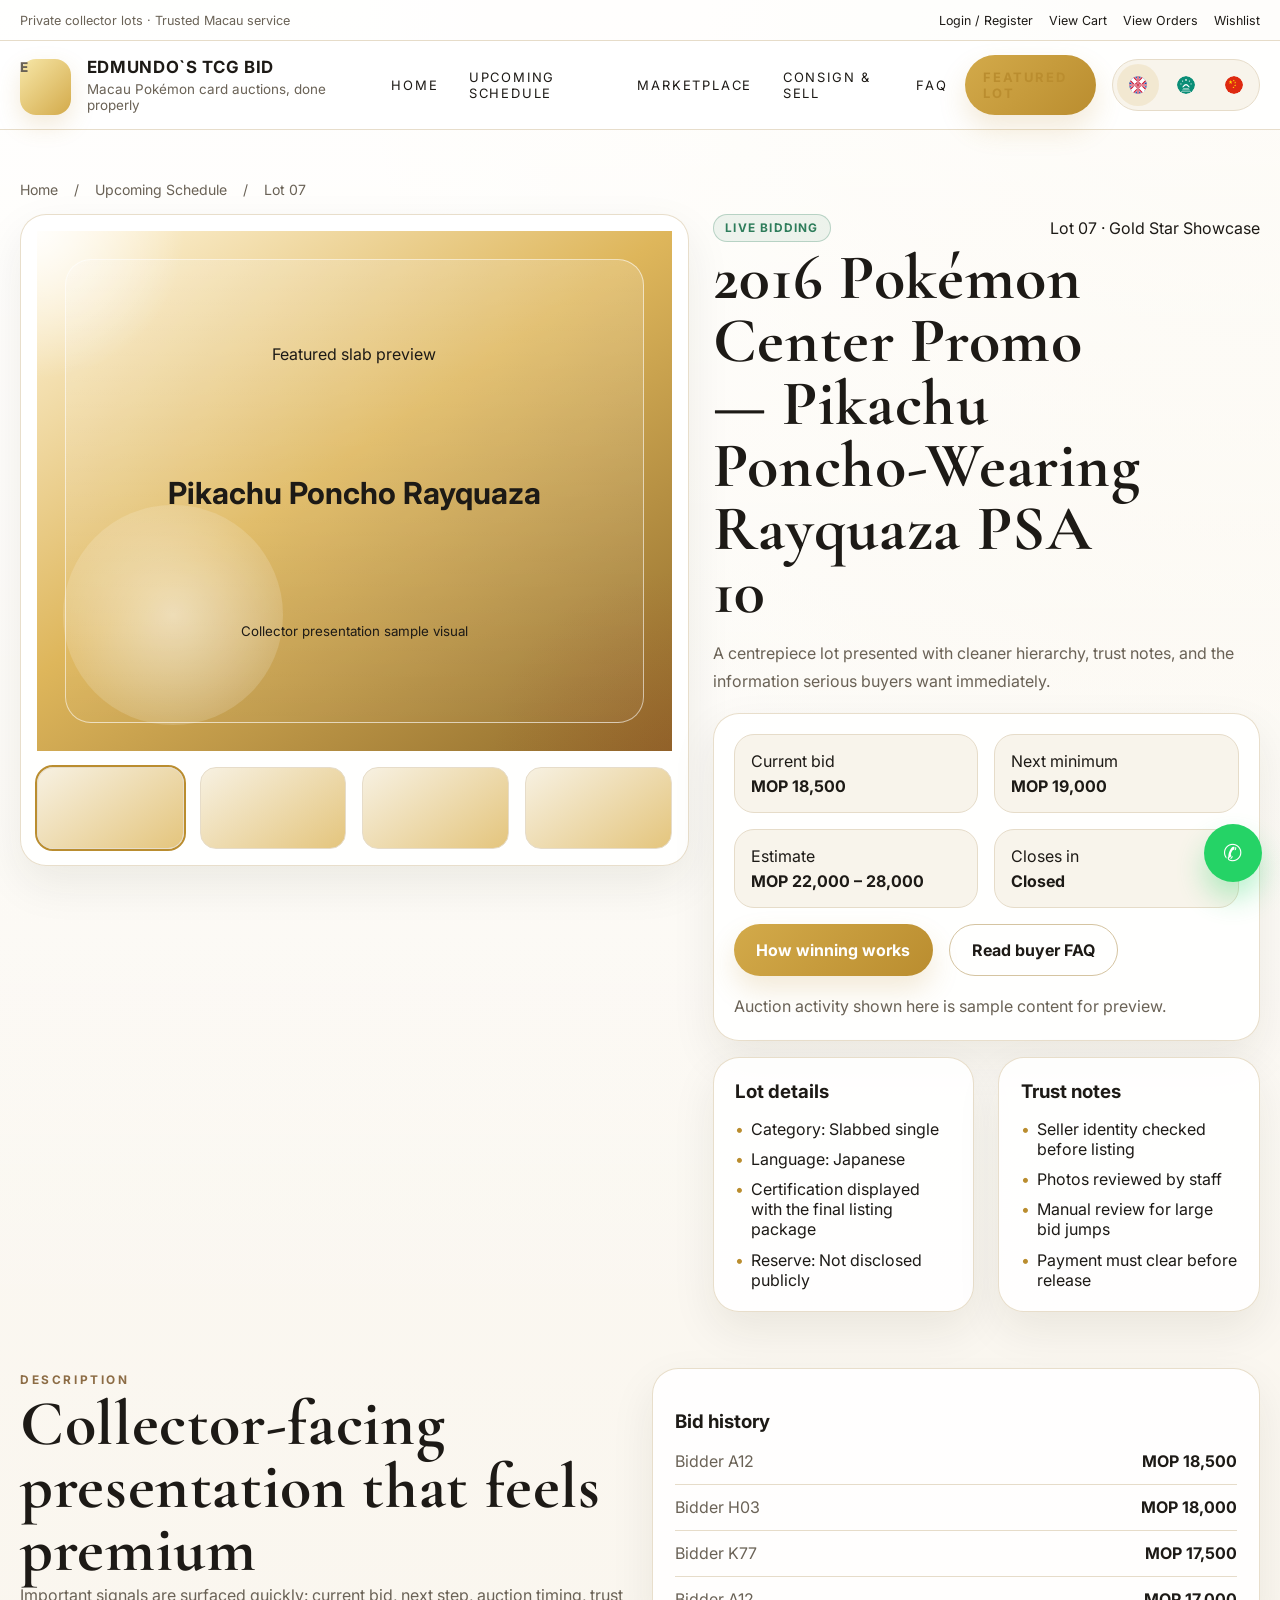
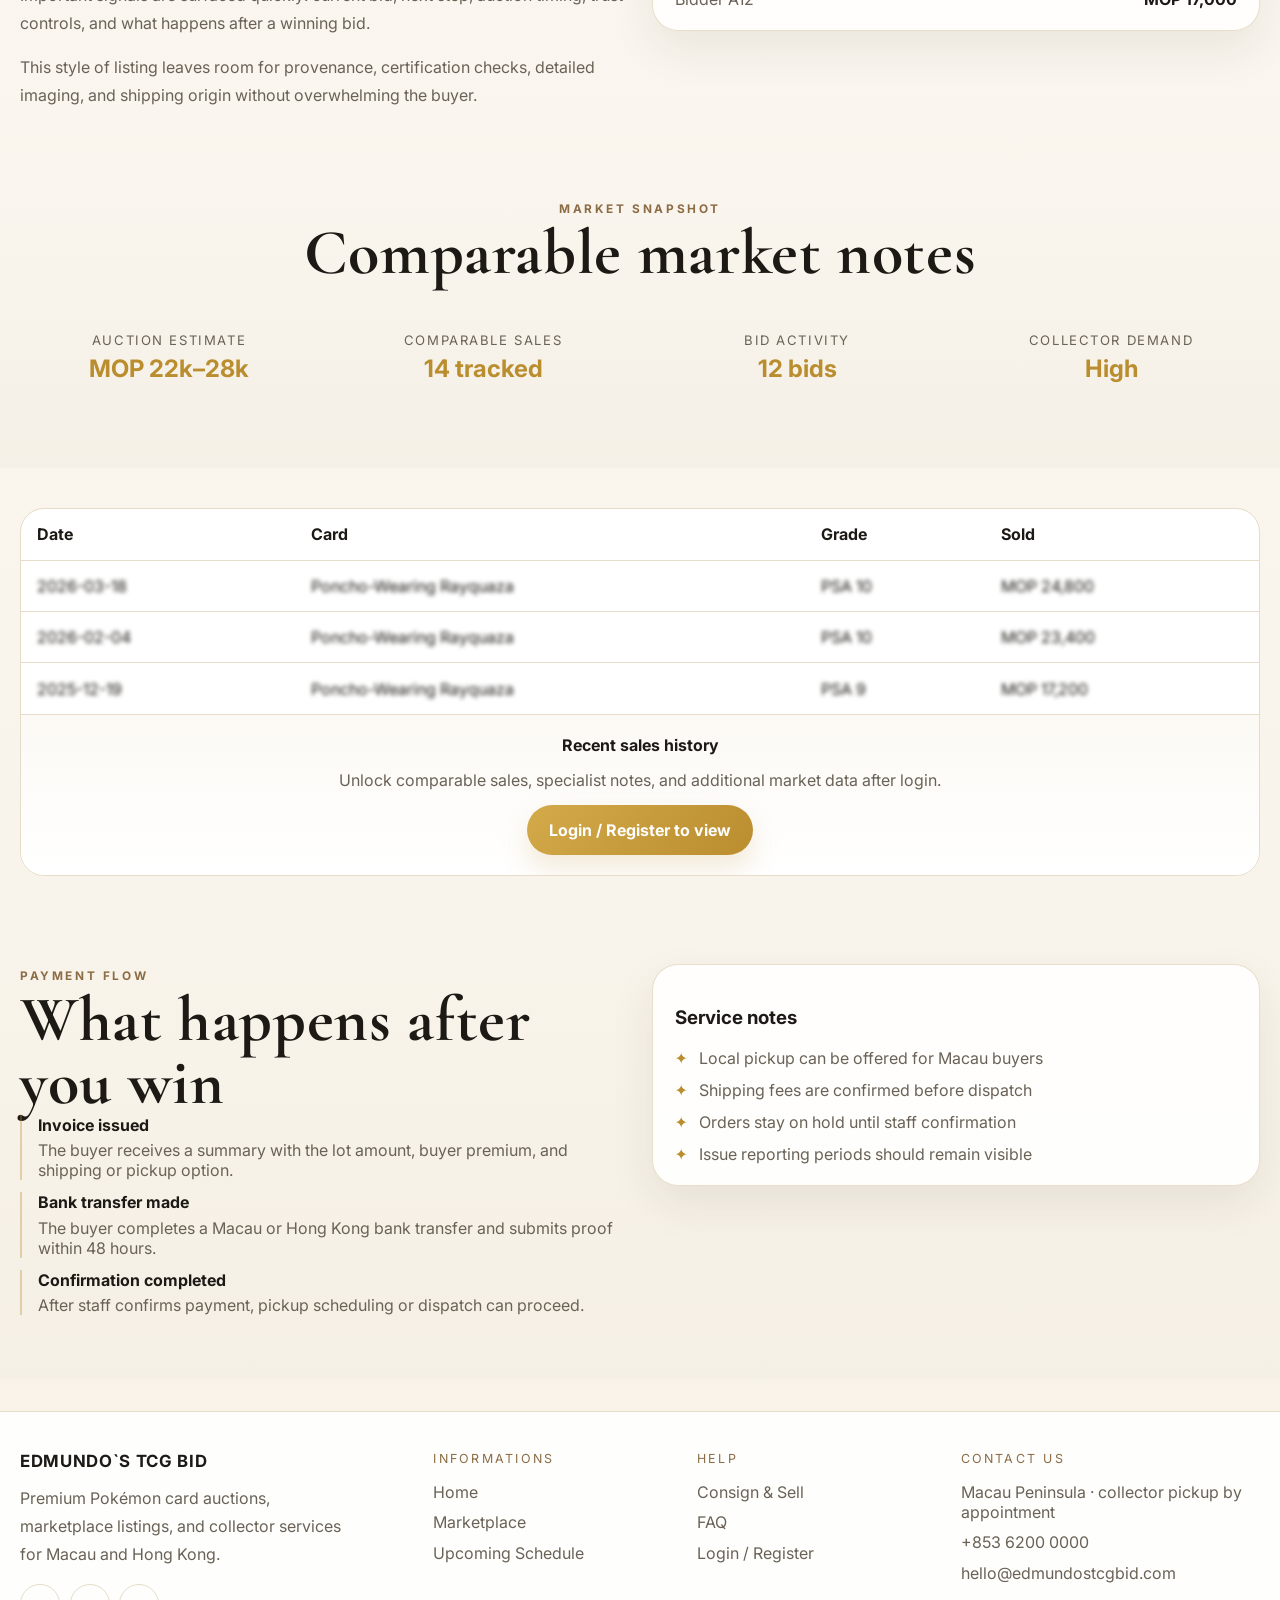
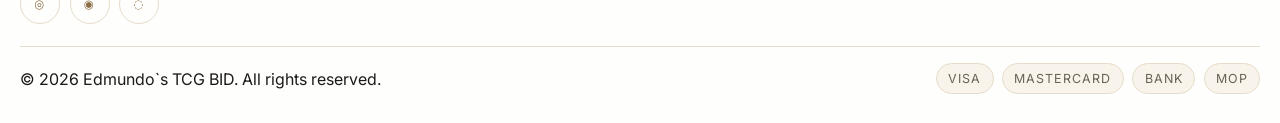
==== commit 7ed367df: "Actually replace language emoji with flag icon images" ====
--- a/auction-detail.html
+++ b/auction-detail.html
@@ -50,17 +50,17 @@
                 <a href="#" data-i18n="drawer.wishlist">Wishlist</a>
               </div>
               <div class="lang-switcher mobile-lang" aria-label="Language switcher">
-                <button type="button" class="lang-btn active" data-lang="en" aria-label="English"><span class="flag-emoji" aria-hidden="true">🇬🇧</span></button>
-                <button type="button" class="lang-btn" data-lang="zh-HK" aria-label="Cantonese"><span class="flag-emoji" aria-hidden="true">🇲🇴</span></button>
-                <button type="button" class="lang-btn" data-lang="zh-CN" aria-label="Mandarin"><span class="flag-emoji" aria-hidden="true">🇨🇳</span></button>
+                <button type="button" class="lang-btn active" data-lang="en" aria-label="English"><img class="flag-icon" aria-hidden="true" src="assets/flags/gb.svg" alt="" /></button>
+                <button type="button" class="lang-btn" data-lang="zh-HK" aria-label="Cantonese"><img class="flag-icon" aria-hidden="true" src="assets/flags/mo.svg" alt="" /></button>
+                <button type="button" class="lang-btn" data-lang="zh-CN" aria-label="Mandarin"><img class="flag-icon" aria-hidden="true" src="assets/flags/cn.svg" alt="" /></button>
               </div>
             </div>
           </nav>
 
           <div class="lang-switcher desktop-lang" aria-label="Language switcher">
-            <button type="button" class="lang-btn active" data-lang="en" aria-label="English"><span class="flag-emoji" aria-hidden="true">🇬🇧</span></button>
-            <button type="button" class="lang-btn" data-lang="zh-HK" aria-label="Cantonese"><span class="flag-emoji" aria-hidden="true">🇲🇴</span></button>
-            <button type="button" class="lang-btn" data-lang="zh-CN" aria-label="Mandarin"><span class="flag-emoji" aria-hidden="true">🇨🇳</span></button>
+            <button type="button" class="lang-btn active" data-lang="en" aria-label="English"><img class="flag-icon" aria-hidden="true" src="assets/flags/gb.svg" alt="" /></button>
+            <button type="button" class="lang-btn" data-lang="zh-HK" aria-label="Cantonese"><img class="flag-icon" aria-hidden="true" src="assets/flags/mo.svg" alt="" /></button>
+            <button type="button" class="lang-btn" data-lang="zh-CN" aria-label="Mandarin"><img class="flag-icon" aria-hidden="true" src="assets/flags/cn.svg" alt="" /></button>
           </div>
 
           <button class="nav-toggle" aria-label="Open menu" aria-expanded="false" data-i18n-aria-label="nav.openMenu">☰</button>
--- a/assets/css/styles.css
+++ b/assets/css/styles.css
@@ -30,6 +30,7 @@
     linear-gradient(180deg, #fffdf8 0%, var(--bg) 28%, #f8f2e7 100%);
 }
 body.nav-open { overflow: hidden; }
+body.no-page-meta .site-header { position: relative; }
 
 a { color: inherit; text-decoration: none; }
 p { margin: 0; color: var(--muted); line-height: 1.75; }
@@ -203,6 +204,7 @@
   background: rgba(211, 170, 74, 0.16);
 }
 .flag-emoji { font-size: 1.12rem; line-height: 1; }
+.flag-icon { width: 18px; height: 18px; display: block; border-radius: 50%; }
 .nav-toggle {
   display: none;
   border: none;
@@ -221,10 +223,10 @@
   inset: 0;
   background: rgba(27, 21, 12, 0.4);
 }
-.mobile-drawer-extra { display: none; }
+.mobile-drawer-extra { display: none; width: 100%; }
 .mobile-quick-links {
   display: grid;
-  gap: 0.7rem;
+  gap: 0.9rem;
   margin-top: 1.6rem;
   padding-top: 1rem;
   border-top: 1px solid var(--line);
@@ -235,12 +237,49 @@
   font-size: 0.96rem;
   padding: 0;
 }
-.mobile-lang { margin-top: 1rem; width: fit-content; }
+.mobile-lang {
+  margin-top: 1.2rem;
+  width: 100%;
+  justify-content: center;
+}
 .drawer-note {
   font-size: 0.78rem;
   color: var(--muted);
   text-transform: uppercase;
   letter-spacing: 0.18em;
+}
+.mobile-primary-links {
+  display: none;
+  width: 100%;
+  margin-top: 1.2rem;
+}
+.mobile-primary-links a {
+  display: flex;
+  align-items: center;
+  justify-content: space-between;
+  width: 100%;
+  padding: 0.9rem 0;
+  border-bottom: 1px solid var(--line);
+  color: var(--text);
+  font-size: 1rem;
+  text-transform: none;
+  letter-spacing: 0.01em;
+}
+.mobile-primary-links a::after {
+  content: '+';
+  color: var(--muted);
+  font-weight: 600;
+}
+.mobile-primary-links a.active::after,
+.mobile-primary-links a.home-link::after,
+.mobile-primary-links a.nav-cta::after {
+  content: '';
+}
+.mobile-primary-links a.nav-cta {
+  justify-content: center;
+  margin-top: 0.8rem;
+  padding: 0.85rem 1rem;
+  border-bottom: none;
 }
 
 .btn,
@@ -1122,6 +1161,9 @@
   place-items: center;
   border: 1px solid var(--line);
   color: var(--accent);
+  font-size: 0.72rem;
+  font-weight: 800;
+  letter-spacing: 0.08em;
 }
 .footer-heading {
   display: block;
@@ -1215,6 +1257,7 @@
   .utility-links { display: none; }
   .header-right { gap: 0.7rem; }
   .nav-toggle { display: inline-grid; }
+  .header-right { margin-left: auto; }
   .desktop-lang { display: none; }
   .site-nav {
     position: fixed;
@@ -1237,6 +1280,7 @@
   }
   body.nav-open .site-nav { transform: translateX(0); }
   body.nav-open .nav-backdrop { display: block; }
+  .site-nav > a { display: none; }
   .site-nav a {
     width: 100%;
     padding: 0;
@@ -1246,7 +1290,8 @@
     border-radius: 0;
   }
   .site-nav .nav-cta { margin-top: 0.3rem; }
-  .mobile-drawer-extra { display: block; width: 100%; }
+  .mobile-drawer-extra,
+  .mobile-primary-links { display: block; width: 100%; }
   .nav-wrap { min-height: 74px; }
   .brand-mark {
     width: 48px;
@@ -1289,6 +1334,7 @@
   .sort-row,
   .price-band { flex-direction: column; align-items: flex-start; }
   .lang-switcher { width: fit-content; }
+  .desktop-lang { display: none; }
   .mock-card-art,
   .market-gallery-image { min-height: 380px; }
   .whatsapp-float {
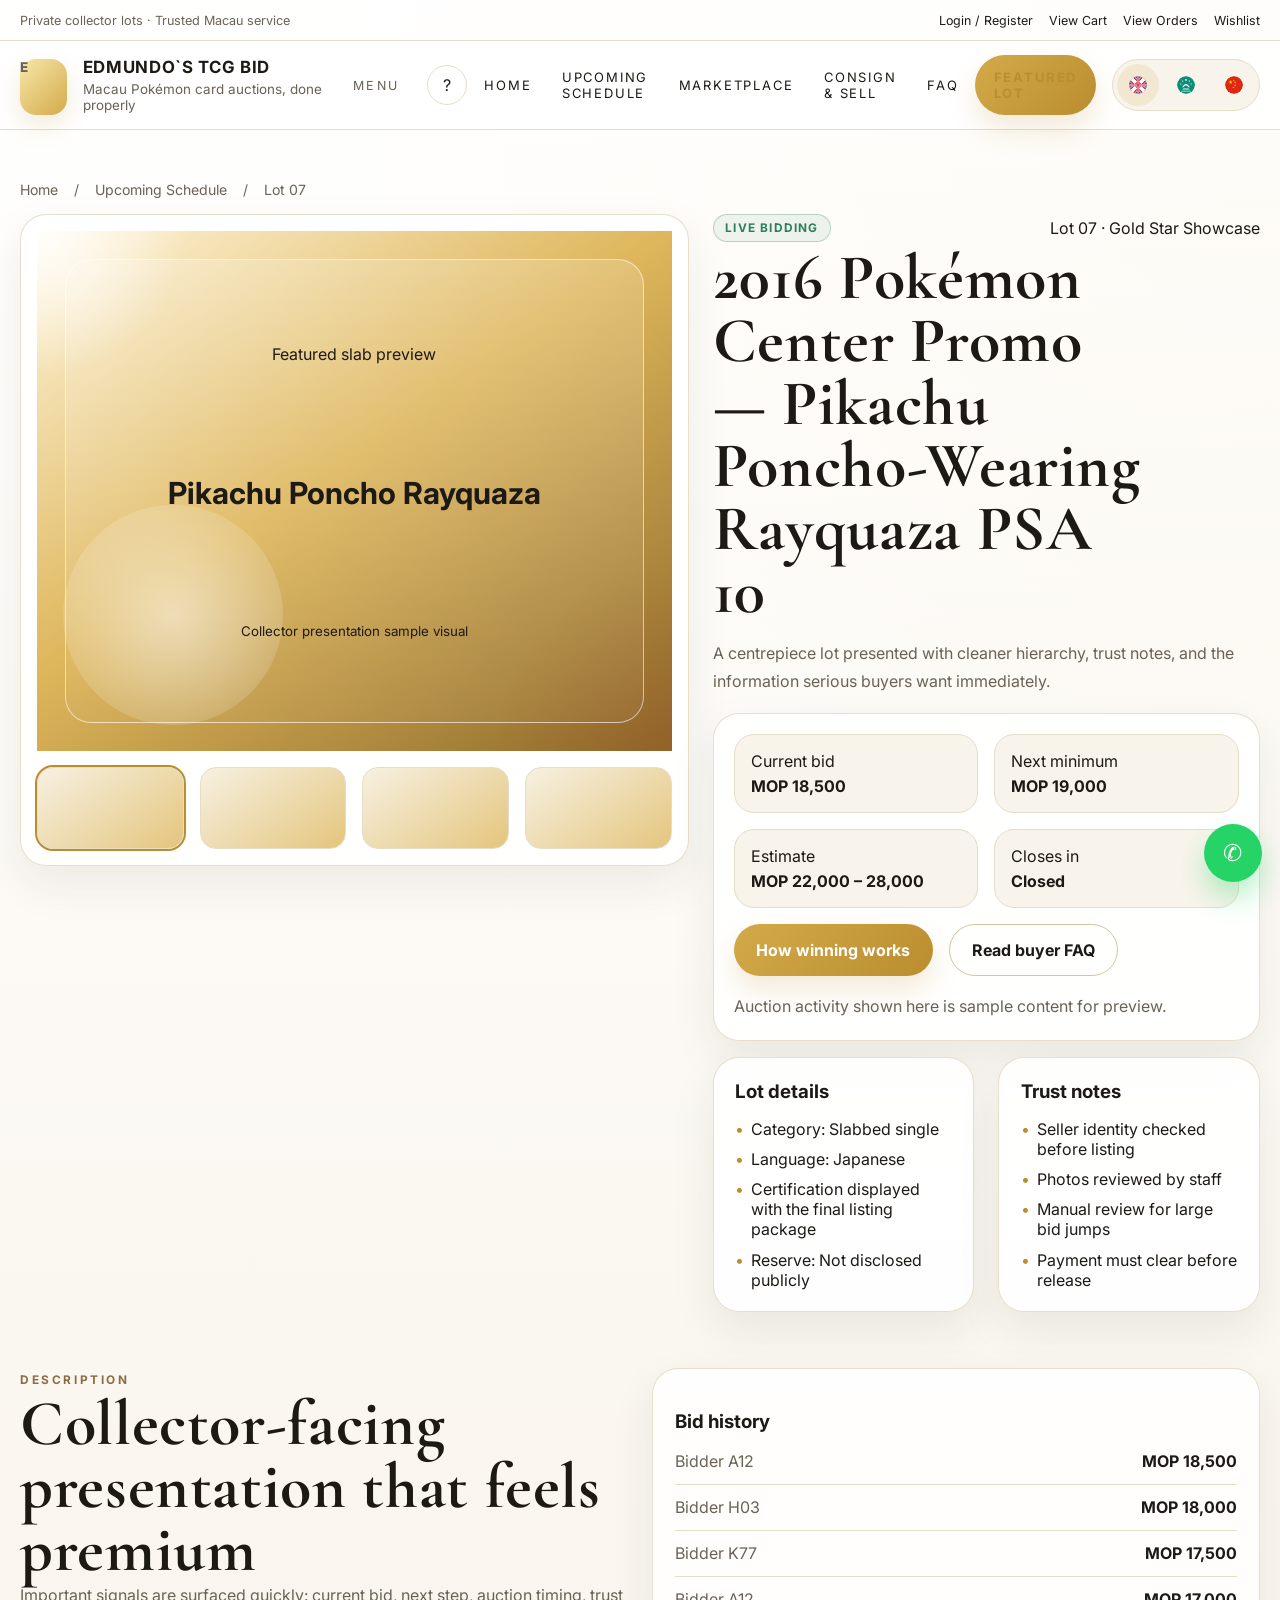
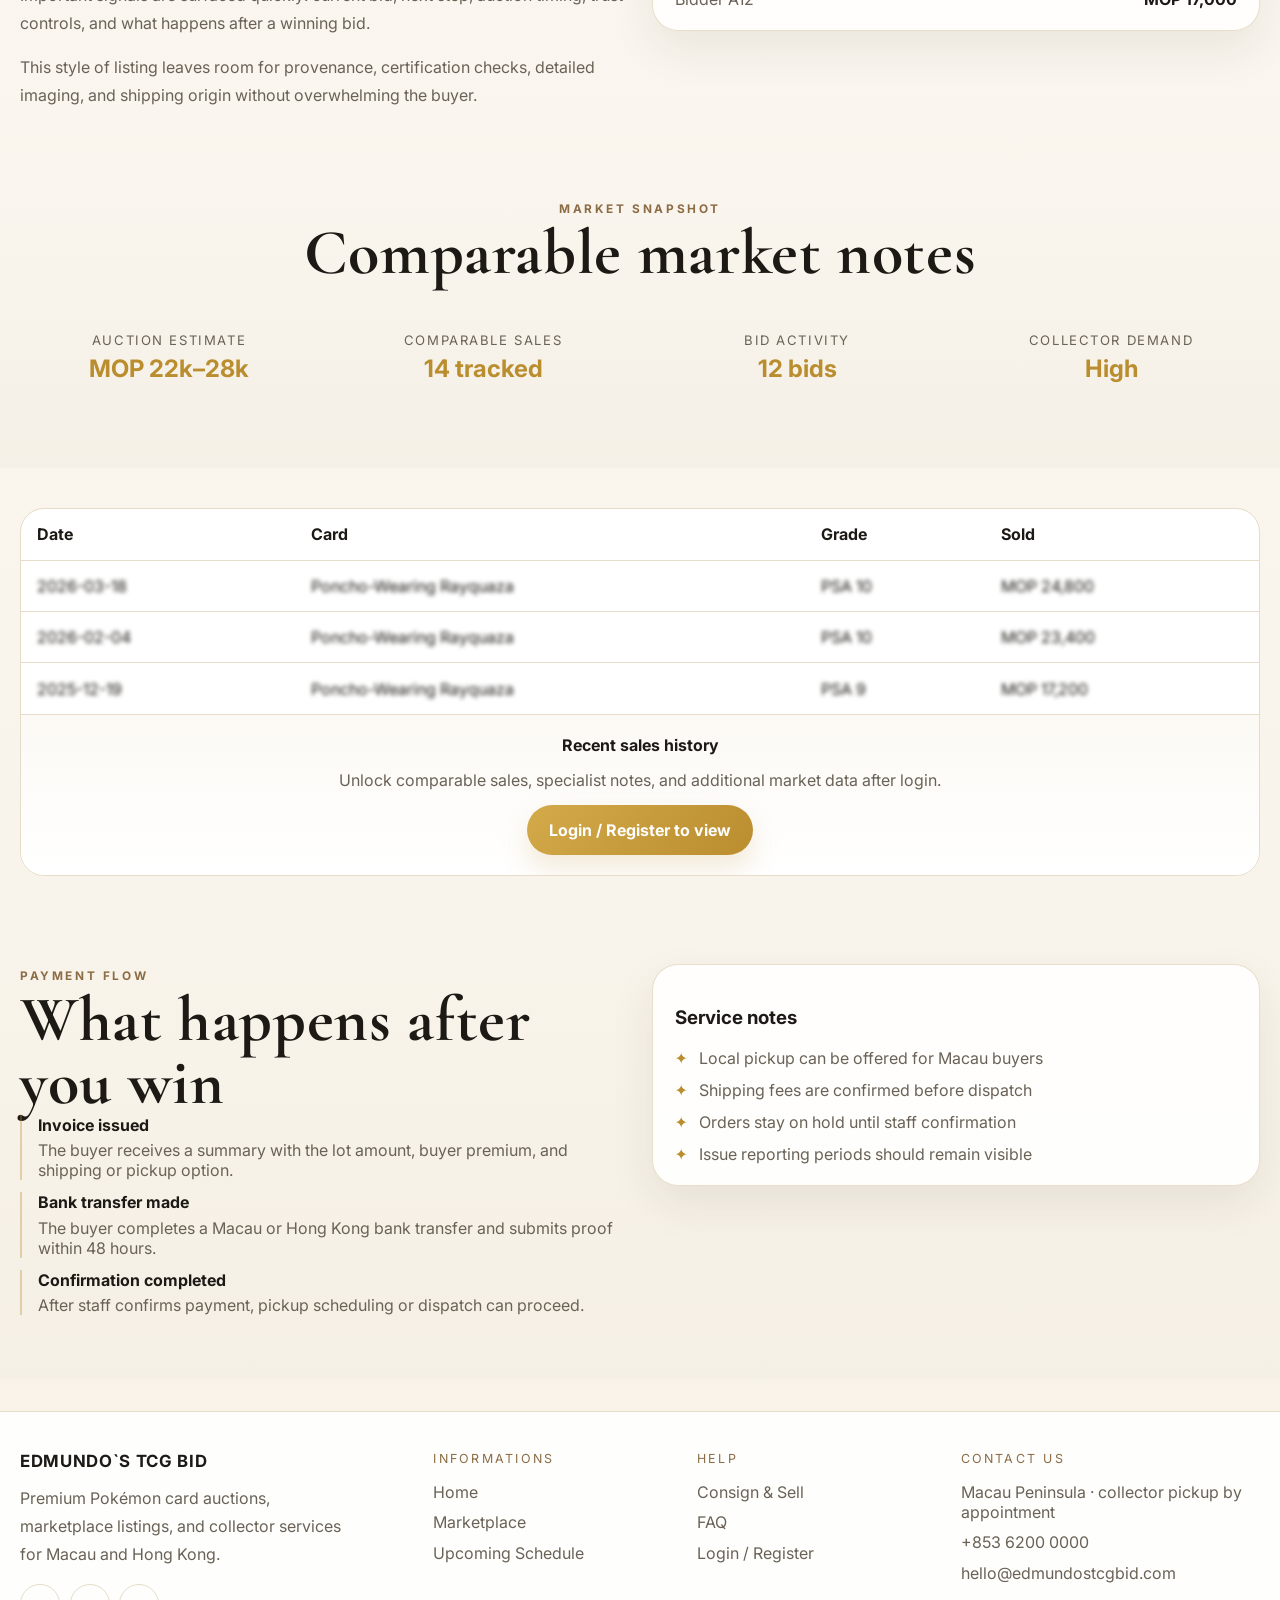
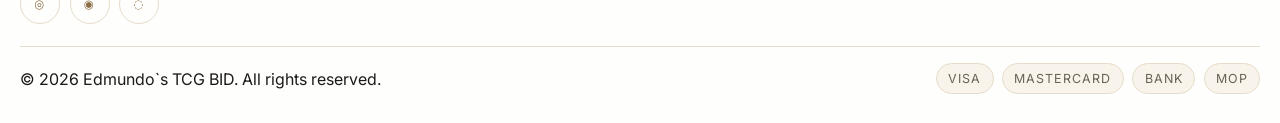
==== commit 1d88efb4: "Add mobile drawer close button across site" ====
--- a/auction-detail.html
+++ b/auction-detail.html
@@ -36,7 +36,10 @@
 
         <div class="header-right">
           <nav class="site-nav">
-            <div class="mobile-drawer-extra"><div class="drawer-note" data-i18n="drawer.note">Explore</div></div>
+            <div class="mobile-drawer-extra drawer-header">
+              <div class="drawer-note" data-i18n="drawer.note">Menu</div>
+              <button type="button" class="drawer-close" aria-label="Close menu" data-i18n-aria-label="nav.closeMenu">?</button>
+            </div>
             <a href="index.html" data-i18n="nav.home">Home</a>
             <a href="auctions.html" data-i18n="nav.auctions">Upcoming Schedule</a>
             <a href="marketplace.html" data-i18n="nav.marketplace">Marketplace</a>
--- a/assets/css/styles.css
+++ b/assets/css/styles.css
@@ -247,6 +247,25 @@
   color: var(--muted);
   text-transform: uppercase;
   letter-spacing: 0.18em;
+}
+.drawer-header {
+  display: flex !important;
+  align-items: center;
+  justify-content: space-between;
+  gap: 1rem;
+}
+.drawer-close {
+  border: 1px solid var(--line);
+  background: #fff;
+  color: var(--text);
+  width: 40px;
+  height: 40px;
+  border-radius: 999px;
+  display: grid;
+  place-items: center;
+  font-size: 1rem;
+  cursor: pointer;
+  flex: 0 0 auto;
 }
 .mobile-primary-links {
   display: none;
@@ -1261,14 +1280,15 @@
   .desktop-lang { display: none; }
   .site-nav {
     position: fixed;
-    left: 0;
-    top: 0;
-    bottom: 0;
-    width: min(88vw, 360px);
-    background: #fff;
+    inset: 0 auto 0 0;
+    width: 100vw;
+    max-width: 100vw;
+    height: 100dvh;
+    min-height: 100dvh;
+    background: #fff !important;
     border-right: 1px solid var(--line);
     box-shadow: 16px 0 40px rgba(0,0,0,0.12);
-    padding: 1.2rem 1.2rem 2rem;
+    padding: max(1.2rem, env(safe-area-inset-top)) 1.2rem calc(2rem + env(safe-area-inset-bottom));
     display: flex;
     flex-direction: column;
     align-items: flex-start;
@@ -1276,9 +1296,13 @@
     transform: translateX(-104%);
     transition: transform 0.25s ease;
     overflow-y: auto;
-    z-index: 60;
+    overflow-x: hidden;
+    z-index: 999;
   }
-  body.nav-open .site-nav { transform: translateX(0); }
+  body.nav-open .site-nav {
+    transform: translateX(0);
+    visibility: visible;
+  }
   body.nav-open .nav-backdrop { display: block; }
   .site-nav > a { display: none; }
   .site-nav a {
@@ -1292,7 +1316,11 @@
   .site-nav .nav-cta { margin-top: 0.3rem; }
   .mobile-drawer-extra,
   .mobile-primary-links { display: block; width: 100%; }
-  .nav-wrap { min-height: 74px; }
+  .nav-wrap {
+    min-height: 74px;
+    position: relative;
+    overflow: visible;
+  }
   .brand-mark {
     width: 48px;
     height: 48px;
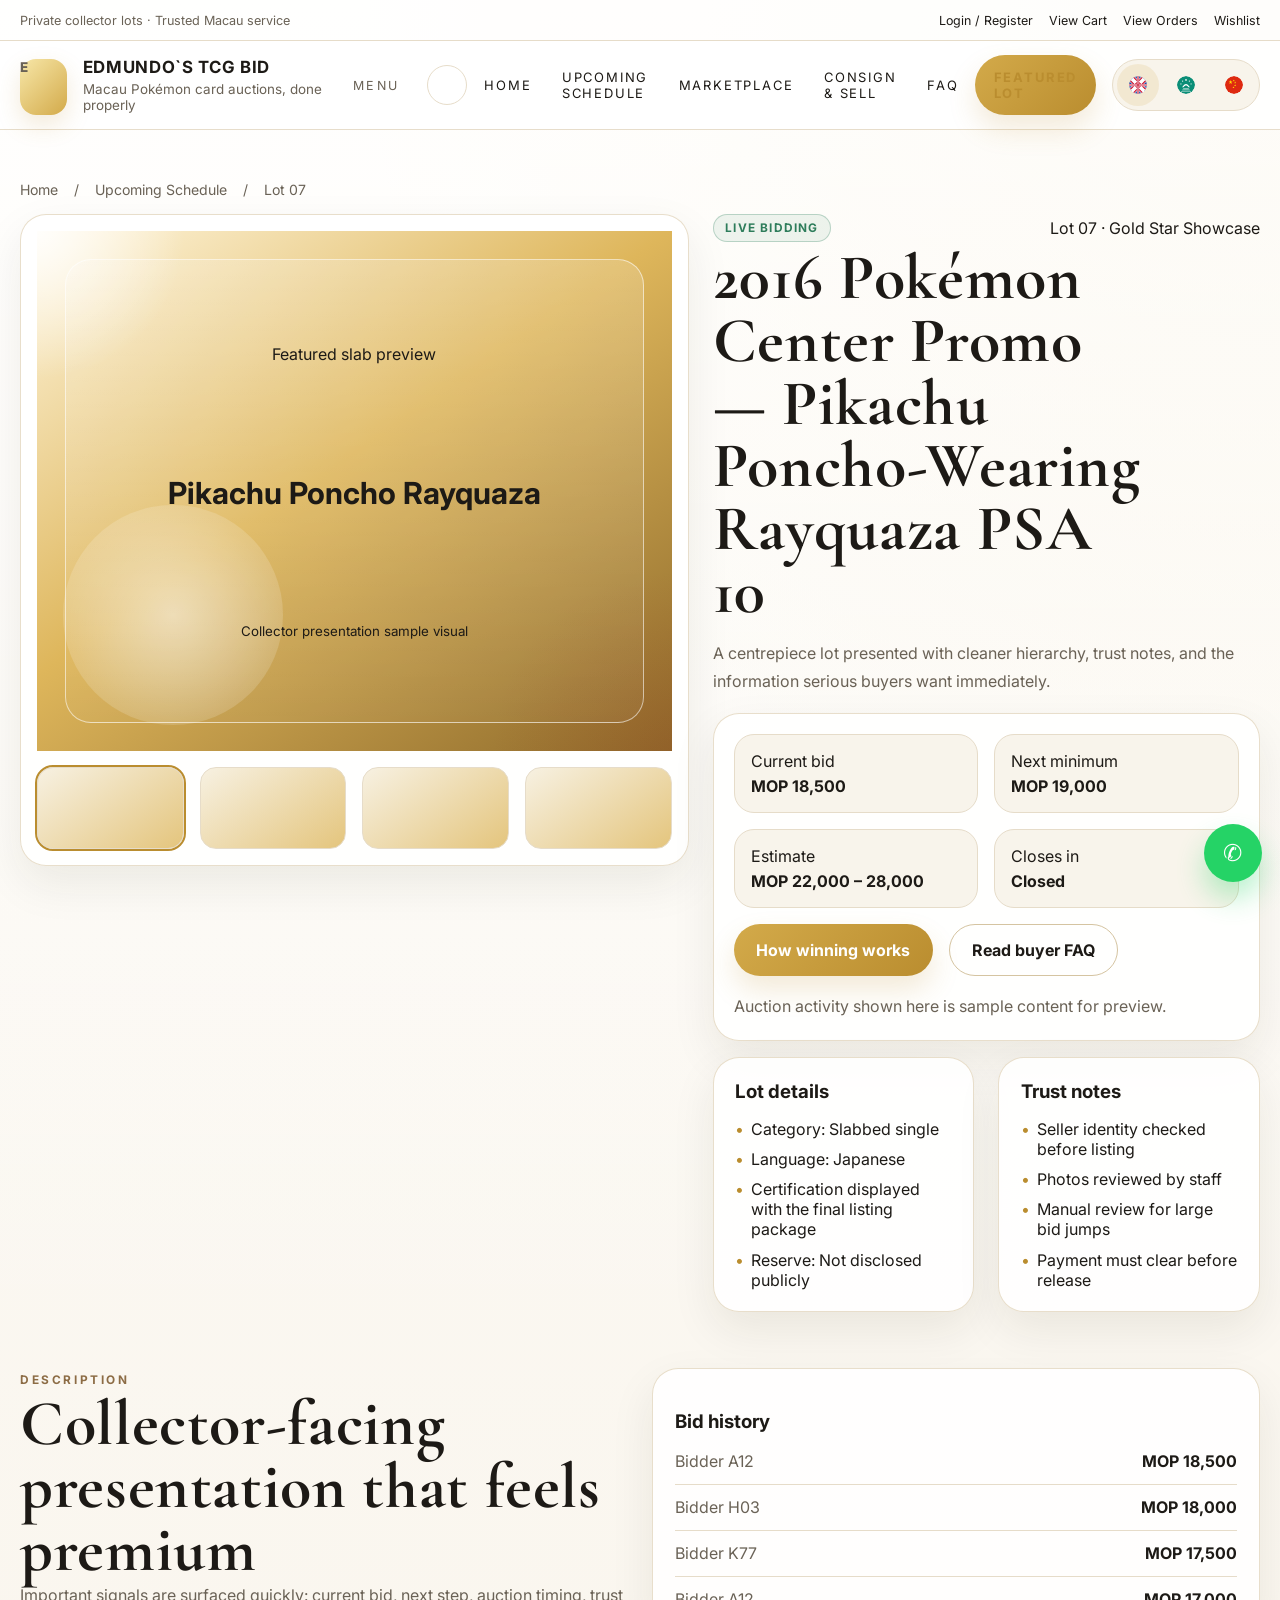
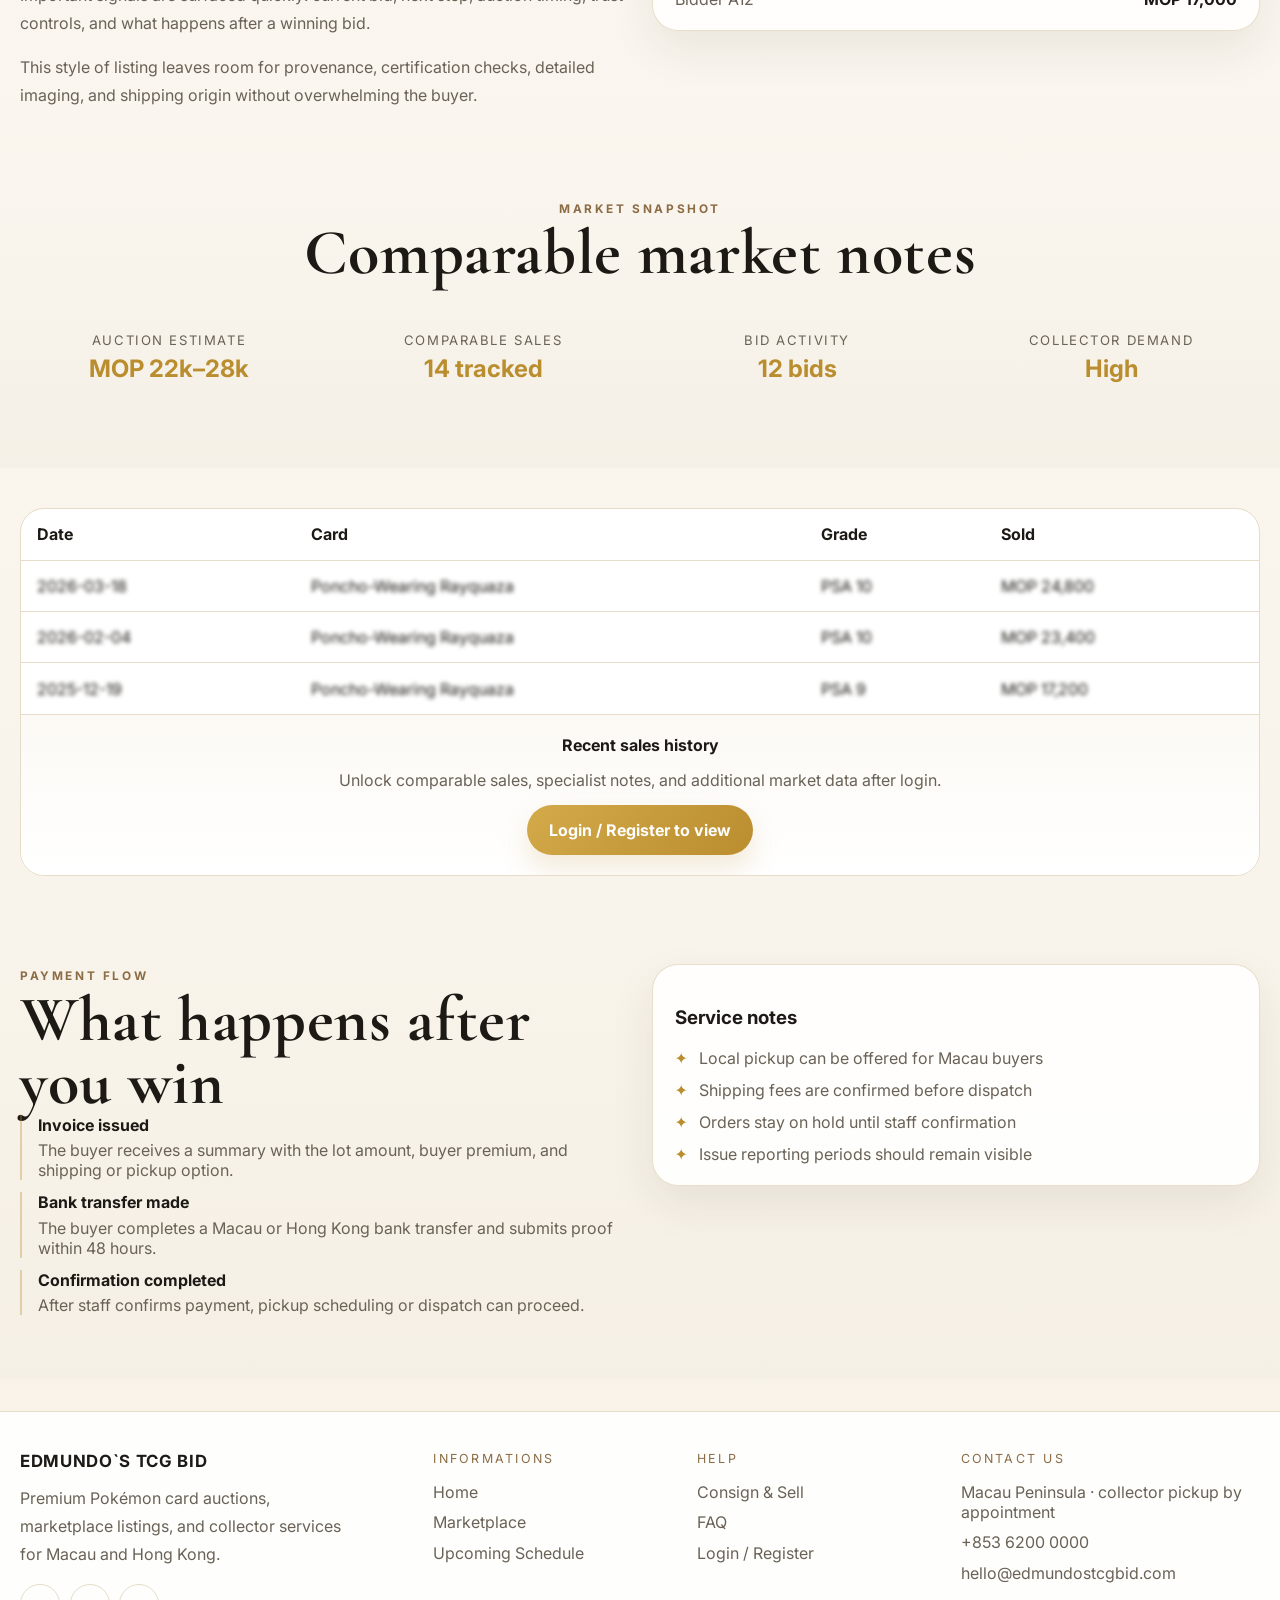
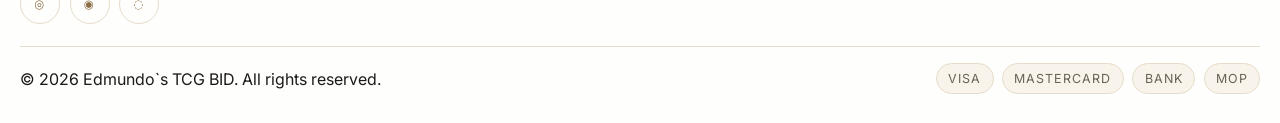
==== commit e0165388: "Replace broken menu glyphs with HTML entities" ====
--- a/auction-detail.html
+++ b/auction-detail.html
@@ -38,7 +38,7 @@
           <nav class="site-nav">
             <div class="mobile-drawer-extra drawer-header">
               <div class="drawer-note" data-i18n="drawer.note">Menu</div>
-              <button type="button" class="drawer-close" aria-label="Close menu" data-i18n-aria-label="nav.closeMenu">?</button>
+              <button type="button" class="drawer-close" aria-label="Close menu" data-i18n-aria-label="nav.closeMenu"&times;</button>
             </div>
             <a href="index.html" data-i18n="nav.home">Home</a>
             <a href="auctions.html" data-i18n="nav.auctions">Upcoming Schedule</a>
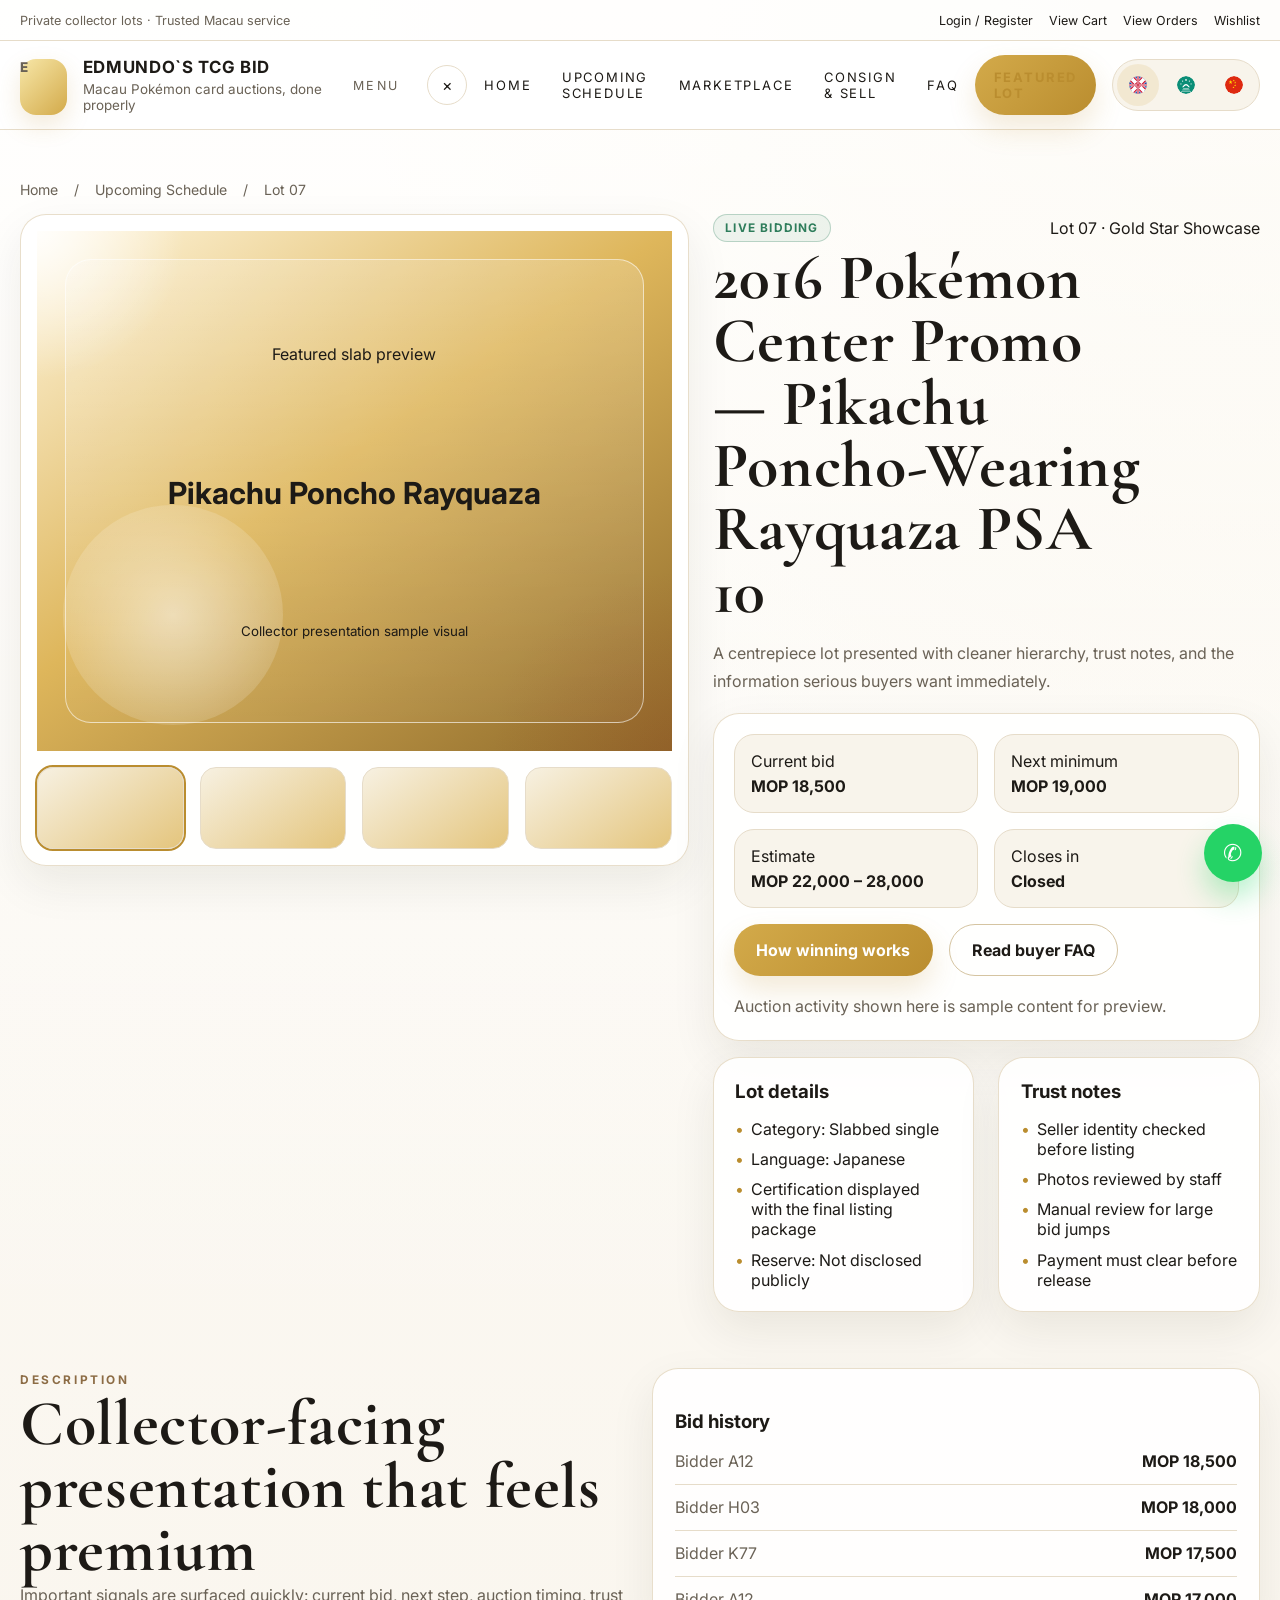
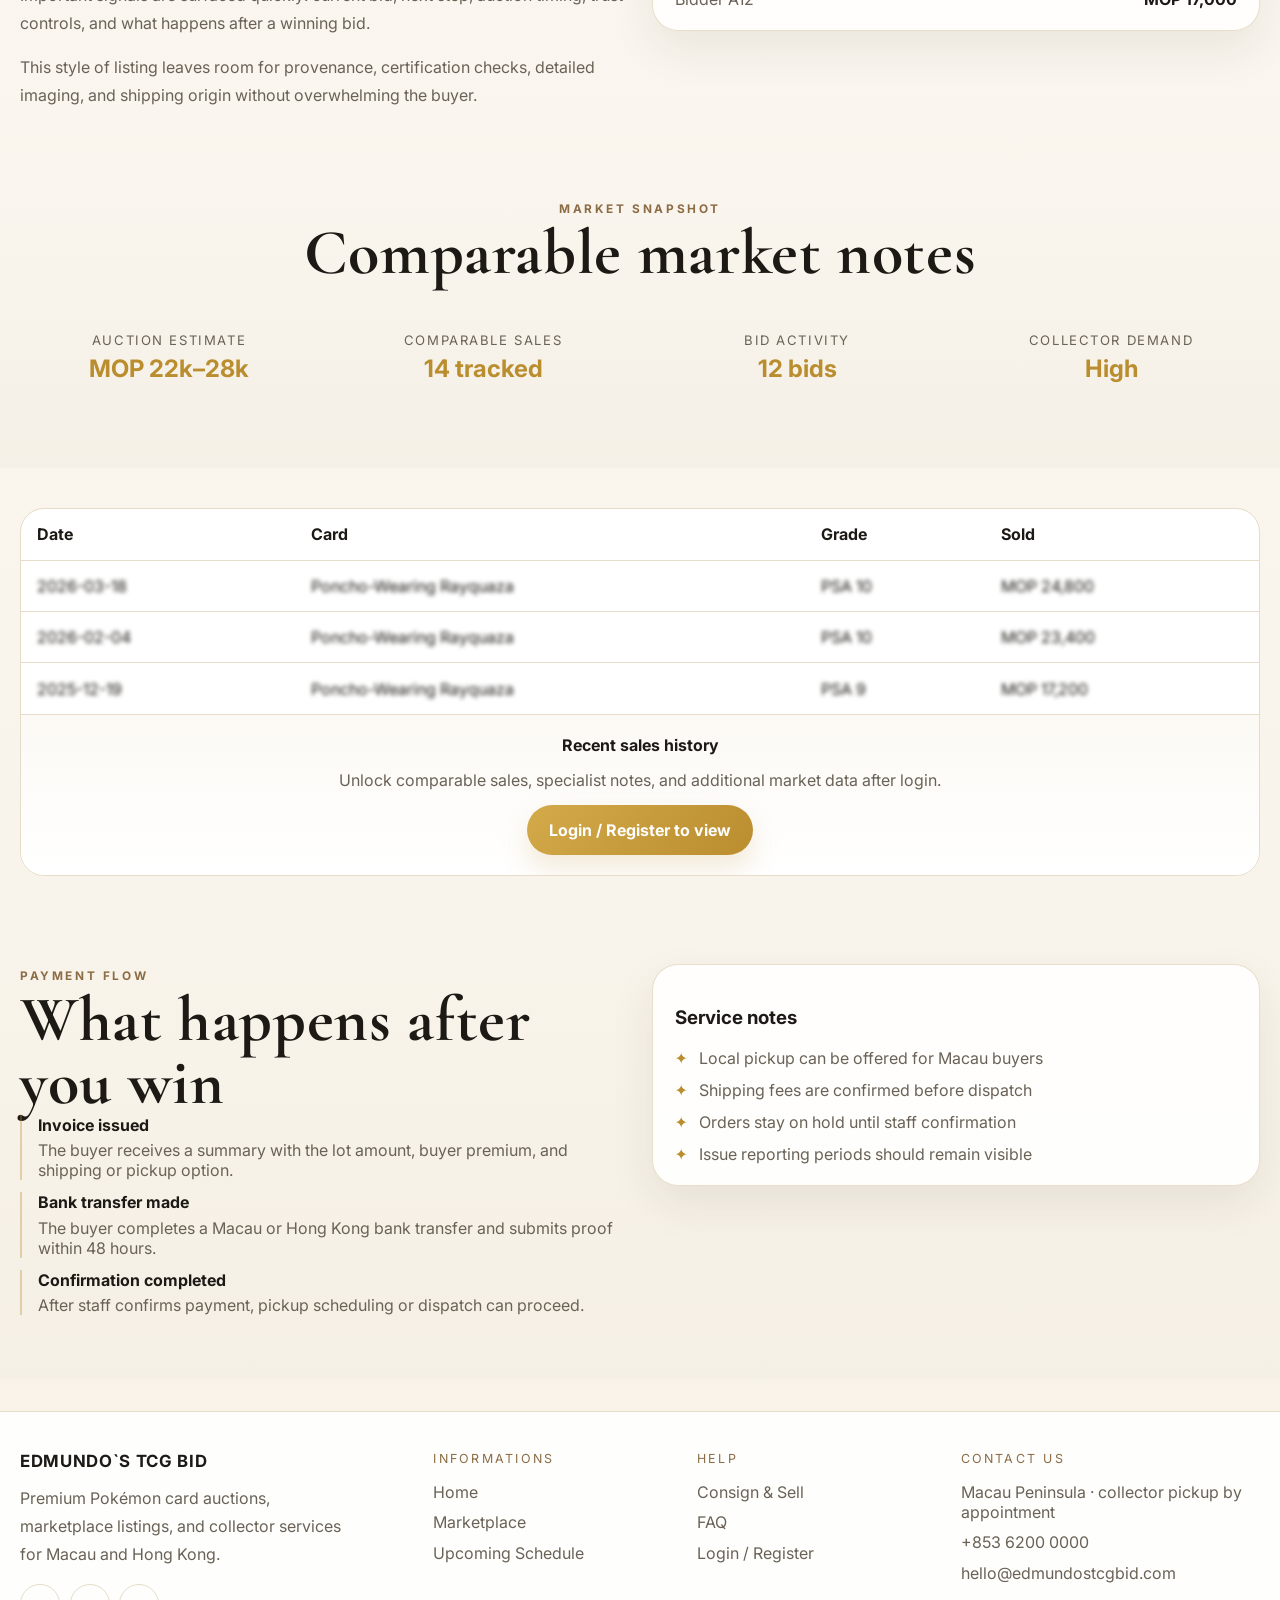
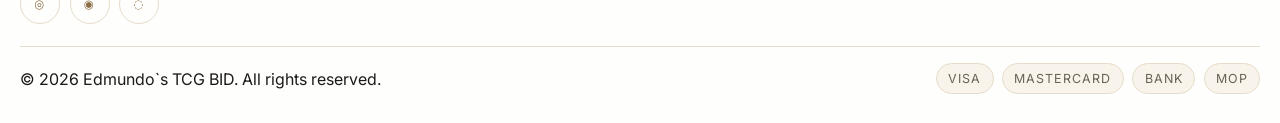
==== commit 63d0d75a: "Fix malformed mobile menu button markup" ====
--- a/auction-detail.html
+++ b/auction-detail.html
@@ -38,7 +38,7 @@
           <nav class="site-nav">
             <div class="mobile-drawer-extra drawer-header">
               <div class="drawer-note" data-i18n="drawer.note">Menu</div>
-              <button type="button" class="drawer-close" aria-label="Close menu" data-i18n-aria-label="nav.closeMenu"&times;</button>
+              <button type="button" class="drawer-close" aria-label="Close menu" data-i18n-aria-label="nav.closeMenu">&times;</button>
             </div>
             <a href="index.html" data-i18n="nav.home">Home</a>
             <a href="auctions.html" data-i18n="nav.auctions">Upcoming Schedule</a>
